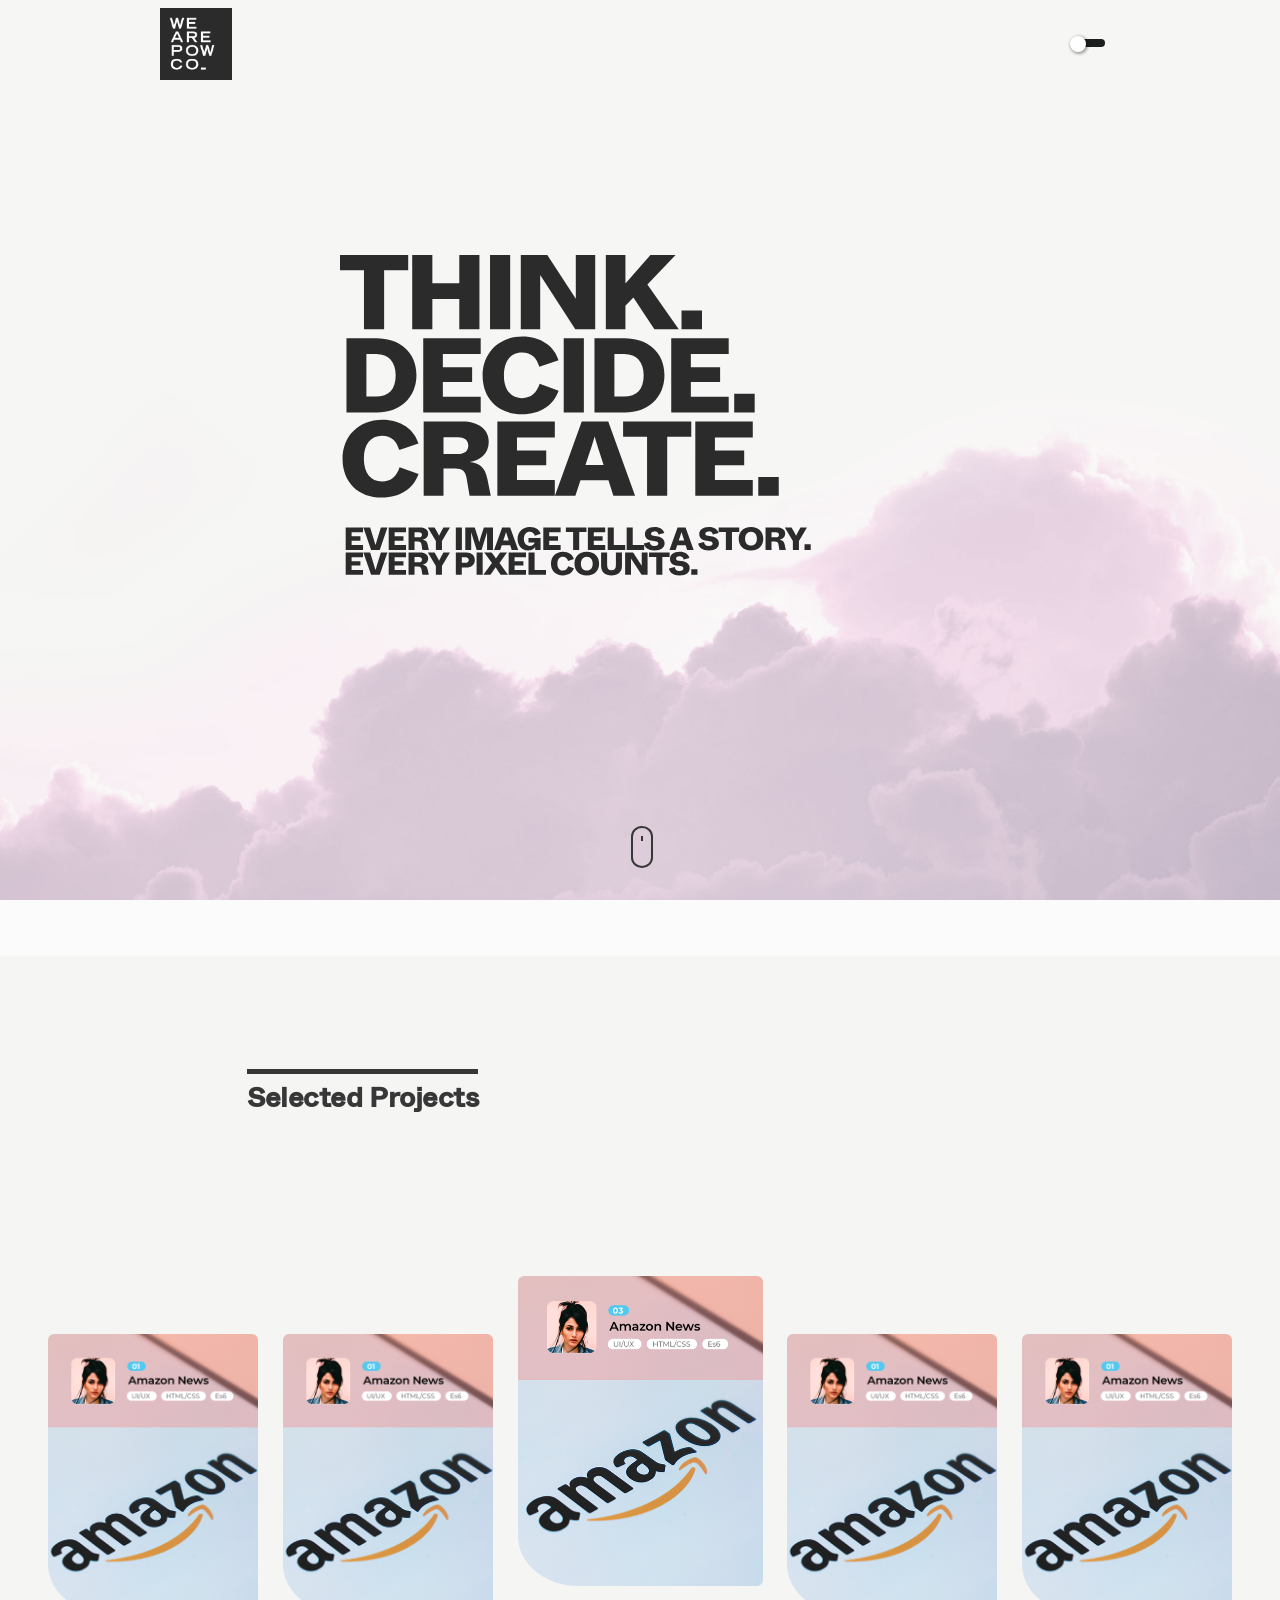
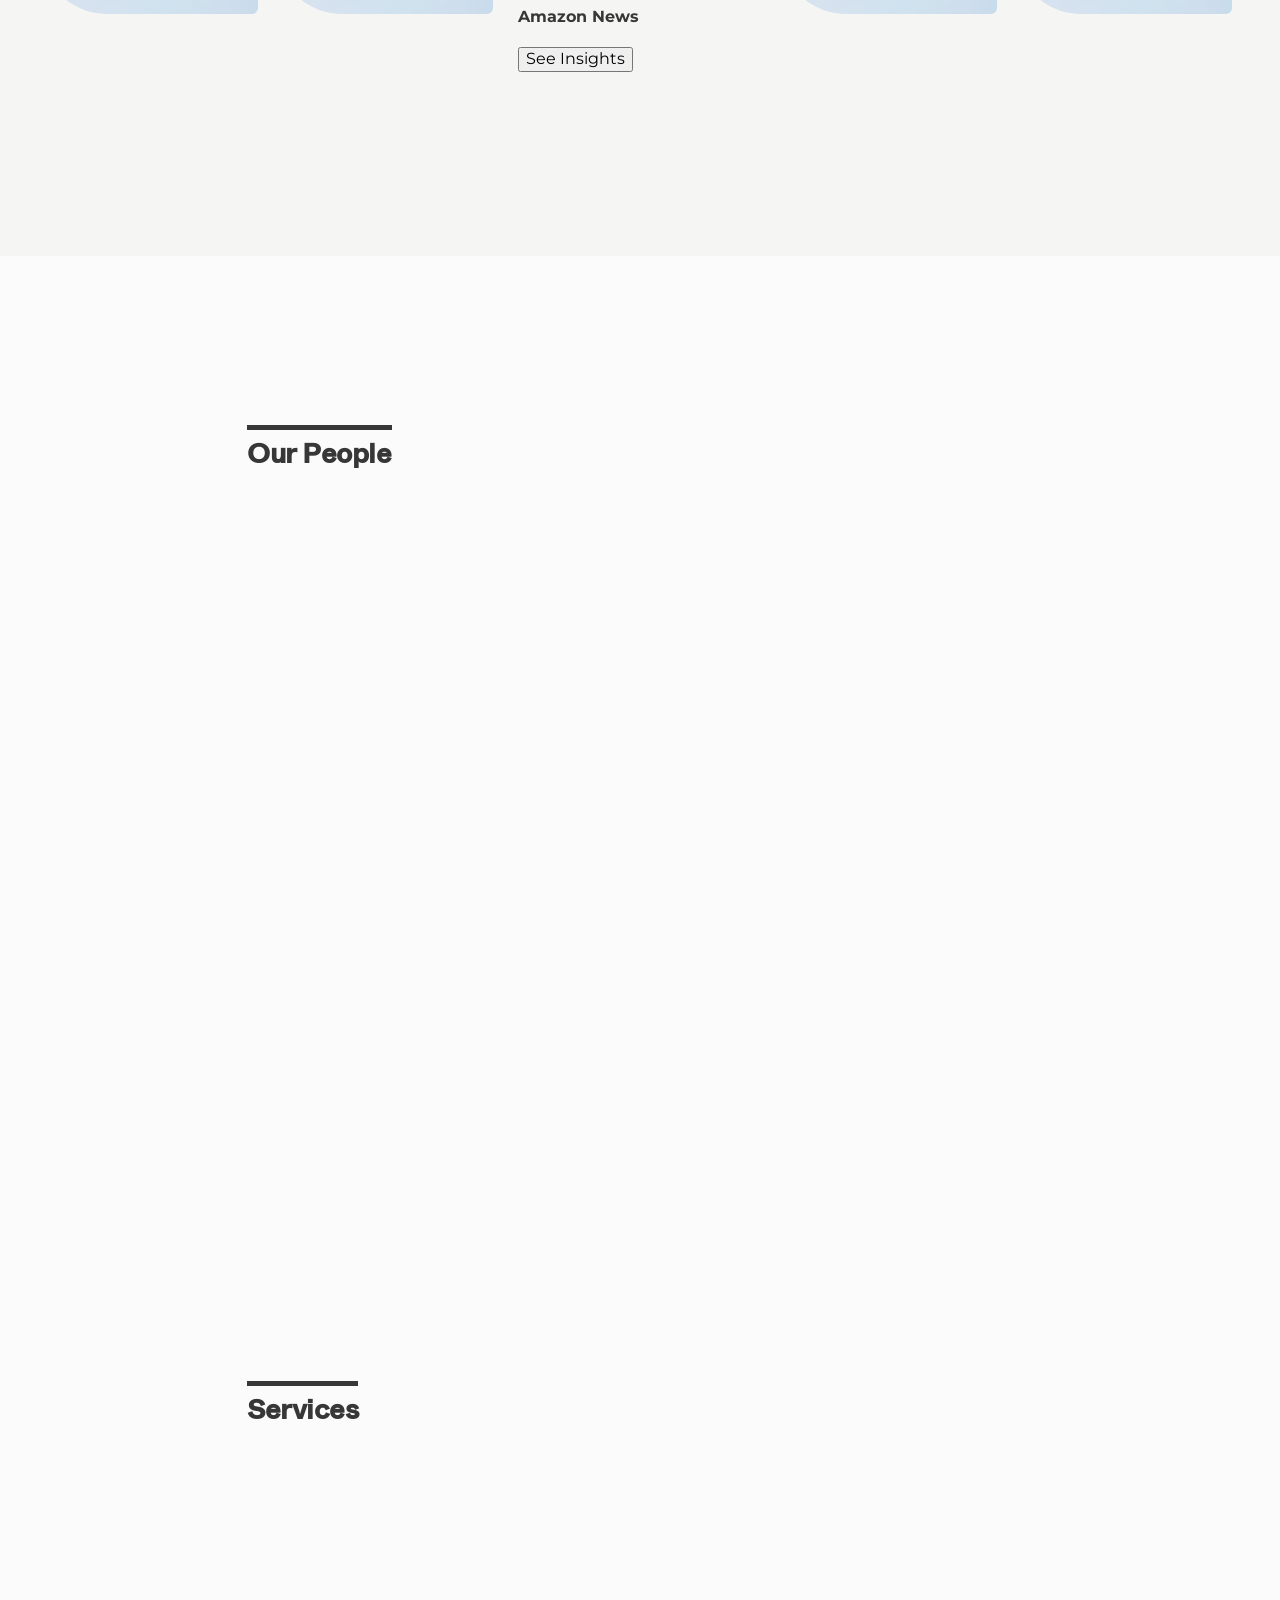
==== portfolio/index.html @ 5781bb0e "Blur Logo on Load" ====
<!DOCTYPE html>
<html>
  <head>
      <meta charset="UTF-8">
      <meta http-equiv="X-UA-Compatible" content="IE=edge,chrome=1">
      <meta name="viewport" content="width=device-width,initial-scale=1">
      <title>Jeremy Dowe | Portfolio</title>
      <meta name="author" content="jeremy dowe">
      <meta name="description" content="wearepow.co portfolio website">
      <meta name="keywords" content="keywords,here">
      <link rel="stylesheet" href="css/normalize.css" type="text/css">
      <link href="https://fonts.googleapis.com/css?family=Montserrat:300,500,600,700,&display=swap" rel="stylesheet">
      <link rel="stylesheet" href="css/base.css">
      <link rel="stylesheet" media="screen and (min-width: 1080px)" href="css/desktop.css">
      <link rel="stylesheet" media="screen and (min-width: 769px) and (max-width: 1079px)" href="css/tablet.css">
      <link rel="stylesheet" media="screen and (min-width: 414px) and (max-width: 768px)" href="css/mobile-large.css">
      <link rel="stylesheet" media="screen and (min-width: 0px) and (max-width: 413px) and (orientation: portrait)" href="css/mobile-small.css">
  </head>
  <body>
    <header role="banner">
      <nav role="navigation">
        <div class="wrapper">
          <a href="#" title="logotype" id="logo" class="logotype">wearepow.co</a>
          <!--
          <ul class="navItems">
            <li role="menuitem" class="services"><a href="#" title="services">services</a></li>
            <li role="menuitem" class="projects"><a href="#" title="projects">projects</a></li>
            <li role="menuitem" class="who"><a href="#" title="who">people</a></li>
            <li role="menuitem" class="enquires"><a href="#" title="enquires">contact</a></li>
          </ul>
          -->
          <form class="darkMode" method="GET" action="">
            <div class="OnOffSwitch">
                <input type="checkbox" name="dark_mode" class="OnOffSwitchCheckbox" id="myOnOffSwitch">
                <label class="OnOffSwitchLabel" for="myOnOffSwitch"></label>
            </div>
            <label for="myOnOffSwitch" class="darkModeLabel">Dark Mode</label>
          </form>
        </div>
      </nav>
    </header>
    <main>
      <section class="viewport">
        <section class="mainBanner">
          <div class="mainBannerHeading"></div>
          <article class="mainBannerContent">
          </article>
          <div class="moveDownDesktop">
            <span class="mouseWheel"></span>
          </div>
        </section>
      </section>
      <section class="viewport mainView">
        <div class="wrapper">
          <h3 class="sectionHeaderContainer">
            <span aria-title="Section Header - Selected Projects">Selected Projects</span>
          </h3>
        </div>
        <ul class="cards">
          <li class="card card01">
            <div class="projectCard"></div>
          </li>
          <li class="card card02">
            <div class="projectCard"></div>
          </li>
          <li class="card card03 cardActive">
            <div class="projectCard"></div>
            <h4>Amazon News</h4>
            <button>See Insights</button>
          </li>
          <li class="card card04">
            <div class="projectCard"></div>
          </li>
          <li class="card card05">
            <div class="projectCard"></div>
          </li>
        </ul>
      </section>
      <section class="viewport peopleView">
        <div class="wrapper">
          <h3 class="sectionHeaderContainer">
            <span aria-title="Section Header - Our People">Our People</span>
          </h3>
        </div>
      </section>
      <section class="viewport servicesView">
        <div class="wrapper">
          <h3 class="sectionHeaderContainer">
            <span aria-title="Section Header - Our Services">Services</span>
          </h3>
        </div>
      </section>
    </main>
    <footer class="viewport" role="contentinfo"></footer>
    <script src="js/main.js" async defer></script>
  </body>
</html>
---- portfolio/css/base.css ----
:root {
  --bgcolor: rgb(251,251,251);
  --textcolor: rgb(55,55,55);
  --footerbgcolor: rgb(55,55,55);
  --footertextcolor: rgb(251,251,251);
  --menuitemtextcolor: rgb(204,204,203);
  --menuitemactivecolor: rgb(177,178,176);
  --mainviewbgcolor: rgb(245,246,244);
  --desktopbannerbg: url('../img/banner-desktop-light.jpg');
  --mainbannerheaderbgcolor: rgb(43,43,43);
  --logotypesprite_y: 0;
}

body {
  font-family: 'Montserrat', Arial, Helvetica, sans-serif;
  font-size: 1em;
  padding: 0;
  margin: 0;
  width: 100vw;
  position: relative;
  background-color: var(--bgcolor);
  color: var(--textcolor);
}

@supports (background-color: var(--bgcolor)) {
    body[data-theme=dark] {
      --bgcolor: rgb(28,29,27);
      --textcolor: rgb(235,235,235);
      --footerbgcolor: rgb(23,23,23);
      --footertextcolor: rgb(205,205,205);
      --menuitemtextcolor: rgb(255,254,253);
      --menuitemactivecolor: rgb(212,212,212);
      --mainviewbgcolor: rgb(45,46,44);
      --desktopbannerbg: url('../img/banner-desktop-dark.jpg');
      --mainbannerheaderbgcolor: rgb(255,254,253);
      --logotypesprite_y: -72px;
    }
}

@font-face {
  font-family: 'Whyte Medium';
  src:  url('../fonts/whyte/WhyteTrial-Medium.woff2') format('woff2'),
        url('../fonts/whyte/WhyteTrial-Medium.woff') format('woff');
}

@font-face {
  font-family: 'Whyte Book';
  src:  url('../fonts/whyte/WhyteTrial-Book.woff2') format('woff2'),
        url('../fonts/whyte/WhyteTrial-Book.woff') format('woff');
}

main, .viewport {
  width: 100vw;
  height: 100%;
  min-height: 100%;
}

/* Reset */

p {
  padding: 0;
  margin: 0;
}

a, a:visited, button {
  outline: none;
}

/* Header Viewport */

[role=navigation] {
  position: absolute;
  width: 100vw;
  height: 80px;
  padding: 0.5em 0;
  font-size: 16px;
  z-index: 100;
}

[role=navigation].sticky {
  background-color: var(--bgcolor);
  transition: all 0.475s ease-out;
}

.wrapper {
  position: relative;
}

[role=menu] {
  position: absolute;
  right: 0px;
  top: -12px;
  display: none;
}

nav ul.navItems {
  float: right;
  list-style: none;
  display: inline-flex;
  flex: auto;
  flex-direction: row;
  font-size: 14px;
  margin: 0 65px 0 0;
  padding: 0 0 0 28px;
}

[role=menuitem] {
  align-items: flex-start;
  flex: 1;
  order: 1;
  padding-left: 22px;
  text-align: right;
  line-height: 70px;
}

[role=menuitem] a {
  text-decoration: none;
  font-family: 'Whyte Book', sans-serif;
  color: var(--menuitemtextcolor);
}

[role=menuitem]:first-child a {
  color: var(--menuitemactivecolor);
}

nav a.logotype {
  font-family: 'Whyte Medium', sans-serif;
  color: var(--textcolor);
  font-weight: normal;
  text-align: left;
  display: inline-block;
  padding-left: 0px;
  text-transform: lowercase;
  font-size: 18px;
  line-height: 40px;
  text-decoration: none;
  text-indent: -999px;
  width: 72px;
  height: 72px;
  overflow: hidden;
  -webkit-filter: blur(6px);
  filter: blur(6px);
  opacity: 0.6;
  background-image: url('../img/logo-sprite.png');
  background-position-x: left;
  background-position-y: var(--logotypesprite_y);
  background-repeat: no-repeat;
  background-size: cover;
  transition: filter 0.18s ease-in;
}

nav a#logo > .sharpen {
  -webkit-filter: blur(0px);
  filter: blur(0px);
  transition: all 0.08s ease-in;
}

.mainBanner {
  background-image: var(--desktopbannerbg);
  background-position: center center;
  background-size: cover;
  background-repeat: no-repeat;
  background-color: #0e2b3b;
  cursor: pointer;
  transition: all 0.09s ease-out;
}

.mainBannerHeading {
  background-color: var(--mainbannerheaderbgcolor);
  -webkit-mask: url('../img/thinkdecidecreate-desktop.svg') no-repeat center top;
  mask: url('../img/thinkdecidecreate-desktop.svg') no-repeat center top;
  mask-size: cover;
  height: 240px;
  width: 240px;
  display: block;
  position: absolute;
  transition: all 0.02s ease-in;
}

.mainBannerContent {
  position: absolute;
  height: auto;
  width: 100%;
  left: 0;
  top: 60vh;
  text-align: center;
  padding-top: 1.8vw;
}

.mainBannerContent h1 {
  font-family: 'Montserrat', sans-serif;
  color: white;
  font-weight: 600;
  letter-spacing: 0.03em;
}

.mainBannerContent h3 {
  font-family: 'Montserrat', sans-serif;
  color: white;
  font-weight: 300;
  letter-spacing: -0.01em;
}

/* Mouse and Mouse Wheel */

.moveDownDesktop {
  height: 38px;
  width: 18px;
  border: 2px solid var(--textcolor);
  border-top-left-radius: 50% 25%;
  border-top-right-radius: 50% 25%;
  border-bottom-left-radius: 50% 25%;
  border-bottom-right-radius: 50% 25%;
  position: absolute;
  bottom: 32px;
  left: 50%;
  margin-left: -9px;
}

@keyframes mouseWheelMover {
  0% {
    margin-top: -3px;
  }
  50% {
    margin-top: -1px;
    opacity: 0.4;
  }
  100% {
    margin-top: -3px;
  }
}

.moveDownDesktop .mouseWheel {
  width: 2px;
  height: 5px;
  background: var(--textcolor);
  display: block;
  position: absolute;
  top: 28%;
  margin-top: -3px;
  left: 50%;
  margin-left: -1px;
  animation: mouseWheelMover 1.5s infinite;
}

/* Main Viewport */

.mainView {
  background-color: var(--mainviewbgcolor);
}

.viewport {
  min-height: 100%;
  width: 100vw;
  /* padding: 3em 0; /* Unexpected BoxHack Bug */
  cursor: pointer;
  position: relative;
}

.mainView .wrapper {
  cursor: pointer;
}

/* Section Headings */
section .wrapper h3 {
  font-family: 'Whyte Medium', sans-serif;
  font-size: 28px;
  width: 100%;
  height: 100%;
  letter-spacing: -0.45px;
  padding-top: 15px;
  margin-left: calc(1.5em + 45px);
  line-height: 250px;
  margin-top: 2em;
  margin-bottom: 1em;
  cursor: pointer;
}

section .wrapper h3 span {
  border-top: 5.75px solid var(--textcolor);
}

.mainView .wrapper p {
  margin-left: 0;
  padding-left: calc(1.75em + 45px);
  /*margin-top: 1em;
  margin-bottom: 1em;*/
  cursor: pointer;
}

.mainView .cards {
  display: flex;
  flex-direction: row;
  align-items: center;
  justify-content: space-between;
  list-style: none;
  margin: 0 auto;
  overflow: hidden;
  padding: 0;
  /*padding-top: 1em;*/
  cursor: pointer;
  min-height: 50%;
  max-width: 1280px;
}

.mainView .cards .card {
  flex: 1;
  align-self: center;
  align-items: center;
  align-content: stretch;
  vertical-align: baseline;
  max-width: 210px;
  height: 100%;
}

.mainView .cards .cardActive {
  max-width: 245px;
}

.mainView .cards .card .projectCard {
  width: 210px;
  height: 280px;
  background-color: rgb(239, 84, 84);
  border-radius: 6px;
  border-bottom-left-radius: 60px 50px;
  background-image: url('../img/notselected-project-card.png');
  background-repeat: no-repeat;
  background-position: center center;
  background-size: cover;
}

.mainView .cards .card01 {
  margin-left: 3em;
}

.mainView .cards .card05 {
  margin-right: 3em;
}

.mainView .cards .card02,
.mainView .cards .card04 {
  margin-left: 1.25em;
  margin-right: 1.25em;
}

.mainView .cards .cardActive .projectCard {
  width: 245px;
  height: 310px;
  background-image: url('../img/selected-project-card.png');
  background-repeat: no-repeat;
  background-position: center center;
  background-size: cover;
}

/* Dark Mode Switch */

.darkMode {
  display: block;
  position: absolute;
  top: 25px;
  right: -4%;
  width: 85px;
}

.darkModeLabel {
  font-size: 0.785em;
  line-height: 25px;
  height: 35px;
  margin: 0em 0 0 1em;
  vertical-align: top;
  color: #777;
  display: inline-flex;
  visibility: hidden;
}

.OnOffSwitch {
    width: 3em;
    display: inline-block;
    -webkit-user-select:none;
    -moz-user-select:none;
    -ms-user-select: none;
}

.OnOffSwitchCheckbox {
    display: none;
}

.OnOffSwitchLabel {
    display: block;
    overflow: hidden;
    cursor: pointer;
    height: 8px;
    width: 32px;
    padding: 0;
    line-height: 20px;
    top: 5px;
    margin-top: 0;
    border: none;
    border-radius: 20px;
    background-color: #1c1d1d;
    vertical-align: top;
    transition: all 0.1s ease-in;
}

.OnOffSwitchLabel:before {
    content: "";
    vertical-align: top;
    display: block;
    width: 16px;
    height: 16px;
    background: #fff;
    position: absolute;
    top: 50%;
    bottom: 0;
    margin-top: -24px;
    right: 72px;
    border: none;
    border-radius: 20px;
    transition: all 0.1s ease-in 0s;
    box-shadow: 1px 1px 3px 1px rgba(22,22,22,0.4);
}
.OnOffSwitchCheckbox:checked + .OnOffSwitchLabel {
    background-color: rgb(209, 84, 84);
}
.OnOffSwitchCheckbox:checked + .OnOffSwitchLabel, .OnOffSwitchCheckbox:checked + .OnOffSwitchLabel:before {
   border-color: rgba(200, 74, 74, 0.8);
}
.OnOffSwitchCheckbox:checked + .OnOffSwitchLabel:before {
    right: 50px;
}

/* Footer */

footer {
  font-family: 'Montserrat', sans-serif;
  background-color: var(--footerbgcolor);
  color: var(--footertextcolor);
  font-weight: 300;
  position: absolute;
  display: block;
  bottom: 0;
  width: 100%;
  height: 100vh;
  padding-top: 32px;
  text-align: center;
  vertical-align: middle;
}

footer span {
  font-family: 'Montserrat', sans-serif;
  font-weight: 600;
}
---- portfolio/css/desktop.css ----
/* Banner Viewport -- Desktop */

.viewport {
  position: relative;
  display: block;
  font-family: 'Montserrat', sans-serif;
  font-weight: normal;
  font-size: 1em;
  padding: 0;
  margin: 0;
}

[role=navigation] {
  background-color: var(--headerbg);
  position: absolute;
  width: 100%;
}

.navItems {
  display: flex;
  align-items: center;
  flex-direction: row;
}

[role=menu] {
  display: none;
}

.wrapper {
  width: 960px;
  margin: 0 auto;
}

.mainBanner {
  height: 100vh;
  position: relative;
  background-position: center center;
}

.mainBannerHeading {
  width: 480px;
  height: 480px;
  -webkit-mask-size: cover;
  left: 50%;
  margin-left: -300px;
  top: 55%;
  margin-top: -240px;
}

.mainBannerContent h1 {
  font-size: 1.6em;
  font-weight: 700;
}

.mainBannerContent h3 {
  font-size: 1.1em;
  font-weight: 500;
}

.mainBannerContent button {
  font-size: 1.25em;
  height: 3.2em;
  padding: 0 30px;
  margin-top: 1em;
  border-radius: 5px;
}

/* Main Viewport -- Desktop */
---- portfolio/css/tablet.css ----
/* Banner Viewport -- Tablet */

.viewport {
  position: relative;
  display: block;
  font-family: 'Montserrat', sans-serif;
  font-weight: normal;
  font-size: 1em;
  padding: 0;
  margin: 0;
}

[role=navigation] {
  position: absolute;
  width: 100%;
}

.navItems {
  display: flex;
  align-items: center;
  flex-direction: row;
}

[role=menu] {
  display: none;
}

.wrapper {
  width: 100%;
  margin: 0 auto;
}

.mainBanner {
  height: 100vh;
  position: relative;
  background-position: center center;
}

.mainBannerHeading {
  width: 480px;
  height: 480px;
  left: 50%;
  margin-left: -300px;
  top: 60%;
  margin-top: -240px;
}

.mainBannerContent h1 {
  font-size: 1.6em;
  font-weight: 700;
}

.mainBannerContent h3 {
  font-size: 1.1em;
  font-weight: 500;
}

.mainBannerContent button {
  font-size: 1.25em;
  height: 3.2em;
  padding: 0 30px;
  margin-top: 1em;
  border-radius: 5px;
}

/* Main Viewport -- Tablet */

.mainView .cards {
  flex-direction: column;
  justify-content: space-between;
  position: relative;
  height: 300px;
  overflow: visible;
}

.mainView .card {
  flex: 1;
  height: auto;
  position: absolute;
}

.mainView .cardActive {
  position: absolute;
  z-index: 10;
}

.mainView .cards .card01 {
  top: 10px;
  right: 38%;
  margin: 0;
  z-index: 1;
}

.mainView .cards .card02 {
  top: 5px;
  right: 38%;
  margin: 0;
  z-index: 2;
}

.mainView .cards .card04 {
  top: 0px;
  right: 38%;
  margin: 0;
  z-index: 0;
}

.mainView .cards .card05 {
  top: -10px;
  right: 38%;
  margin: 0;
  z-index: -1;
}

.darkMode {
  right: 0;
}
---- portfolio/css/mobile-large.css ----
/* Banner Viewport -- Mobile Large */

.viewport {
  position: relative;
  display: block;
  font-family: 'Montserrat', sans-serif;
  font-weight: normal;
  font-size: 1em;
  padding: 0;
  margin: 0;
}

[role=navigation] {
  position: absolute;
  width: 100%;
}

[role=navigation] ul.navItems {
  display: none;
}

[role=menu] {
  display: block;
}

.wrapper {
  width: 100%;
  margin: 0 auto;
}

.mainBanner {
  height: 100vh;
  position: relative;
  background-clip: content-box;
  background-size: cover;
  background-position: top center;
}

.mainBannerHeading {
  width: 400px;
  height: 400px;
  left: 50%;
  margin-left: -200px;
  top: 60%;
  margin-top: -220px;
}

.mainBannerContent h1 {
  font-size: 1.6em;
  font-weight: 700;
}

.mainBannerContent h3 {
  font-size: 1.1em;
  font-weight: 500;
}

.mainBannerContent button {
  font-size: 1.25em;
  height: 3.2em;
  padding: 0 30px;
  margin-top: 1em;
  border-radius: 5px;
}

/* Main Viewport -- Mobile Large */

.mainView .cards {
  flex-direction: column;
  justify-content: space-between;
  position: relative;
  height: 300px;
  overflow: visible;
}

.mainView .card {
  flex: 1;
  height: auto;
  position: absolute;
}

.mainView .cardActive {
  position: absolute;
  z-index: 10;
}

.mainView .cards .card01 {
  top: 10px;
  right: 38%;
  margin: 0;
  z-index: 1;
}

.mainView .cards .card02 {
  top: 5px;
  right: 38%;
  margin: 0;
  z-index: 2;
}

.mainView .cards .card04 {
  top: 0px;
  right: 38%;
  margin: 0;
  z-index: 0;
}

.mainView .cards .card05 {
  top: -10px;
  right: 38%;
  margin: 0;
  z-index: -1;
}

.darkMode {
  right: 0;
}
.darkModeLabel {
  visibility: hidden;
}
---- portfolio/css/mobile-small.css ----
/* Banner Viewport -- Mobile Small */

.viewport {
  position: relative;
  display: block;
  font-family: 'Montserrat', sans-serif;
  font-weight: normal;
  font-size: 1em;
  padding: 0;
  margin: 0;
}

[role=navigation] {
  position: absolute;
  width: 100%;
}

[role=navigation] ul.navItems {
  display: none;
}

[role=menu] {
  display: block;
}

.wrapper {
  width: 100%;
  margin: 0 auto;
}

.mainBanner {
  height: 100vh;
  position: relative;
  background-clip: content-box;
  background-size: cover;
  background-position: top center;
}

.mainBannerHeading {
  width: 400px;
  height: 400px;
  left: 50%;
  margin-left: -200px;
  top: 60%;
  margin-top: -220px;
}

.mainBannerContent h1 {
  margin-top: -1.7em;
  font-size: 1.6em;
  font-weight: 700;
}

.mainBannerContent h3 {
  font-size: 1.1em;
  font-weight: 500;
}

.mainBannerContent button {
  font-size: 1.25em;
  height: 3.2em;
  padding: 0 30px;
  margin-top: 1em;
  border-radius: 5px;
}

/* Main Viewport -- Mobile Small */

.mainView .cards {
  flex-direction: column;
  justify-content: space-between;
  position: relative;
  height: 300px;
  overflow: visible;
}

.mainView .card {
  flex: 1;
  height: auto;
  position: absolute;
}

.mainView .cardActive {
  position: absolute;
  z-index: 10;
}

.mainView .cards .card01 {
  top: 10px;
  right: 38%;
  margin: 0;
  z-index: 1;
}

.mainView .cards .card02 {
  top: 5px;
  right: 38%;
  margin: 0;
  z-index: 2;
}

.mainView .cards .card04 {
  top: 0px;
  right: 38%;
  margin: 0;
  z-index: 0;
}

.mainView .cards .card05 {
  top: -10px;
  right: 38%;
  margin: 0;
  z-index: -1;
}

.darkMode {
  top: 0;
  right: 0;
}
.darkModeLabel {
  visibility: hidden;
}
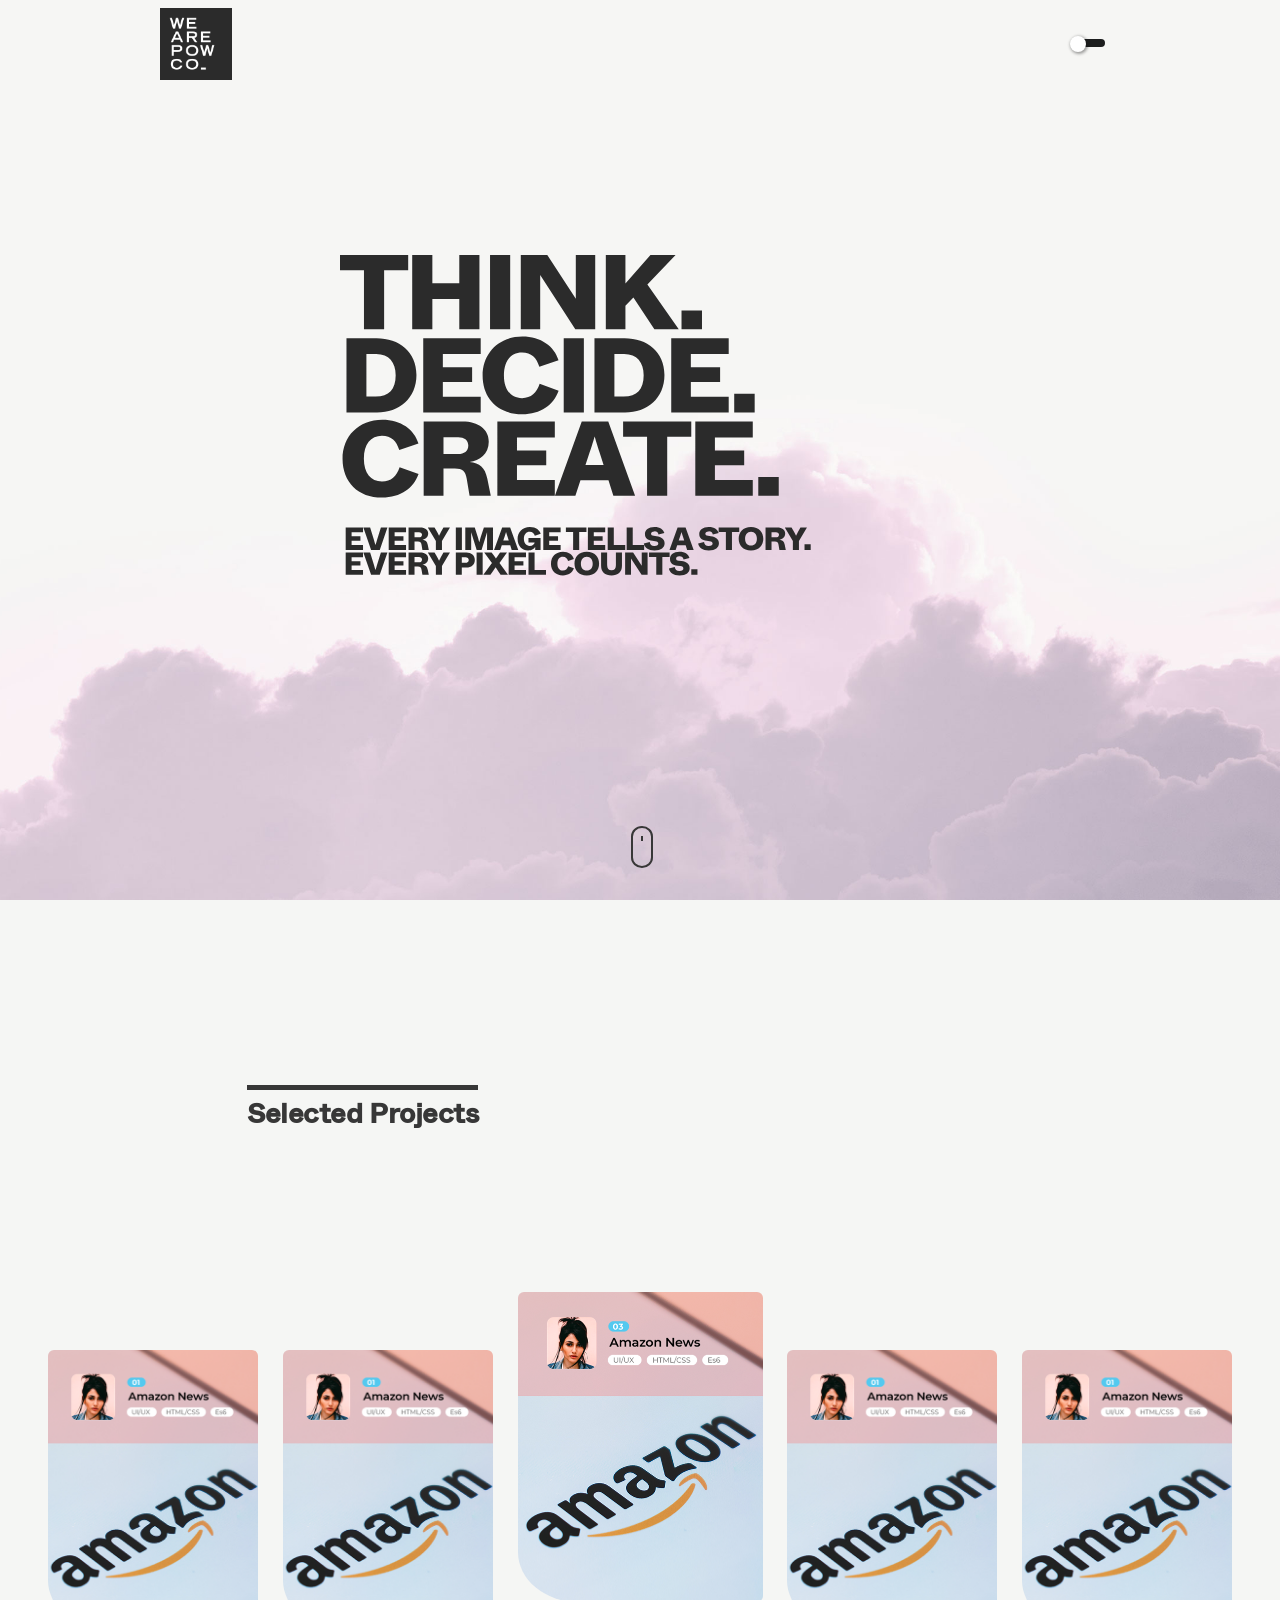
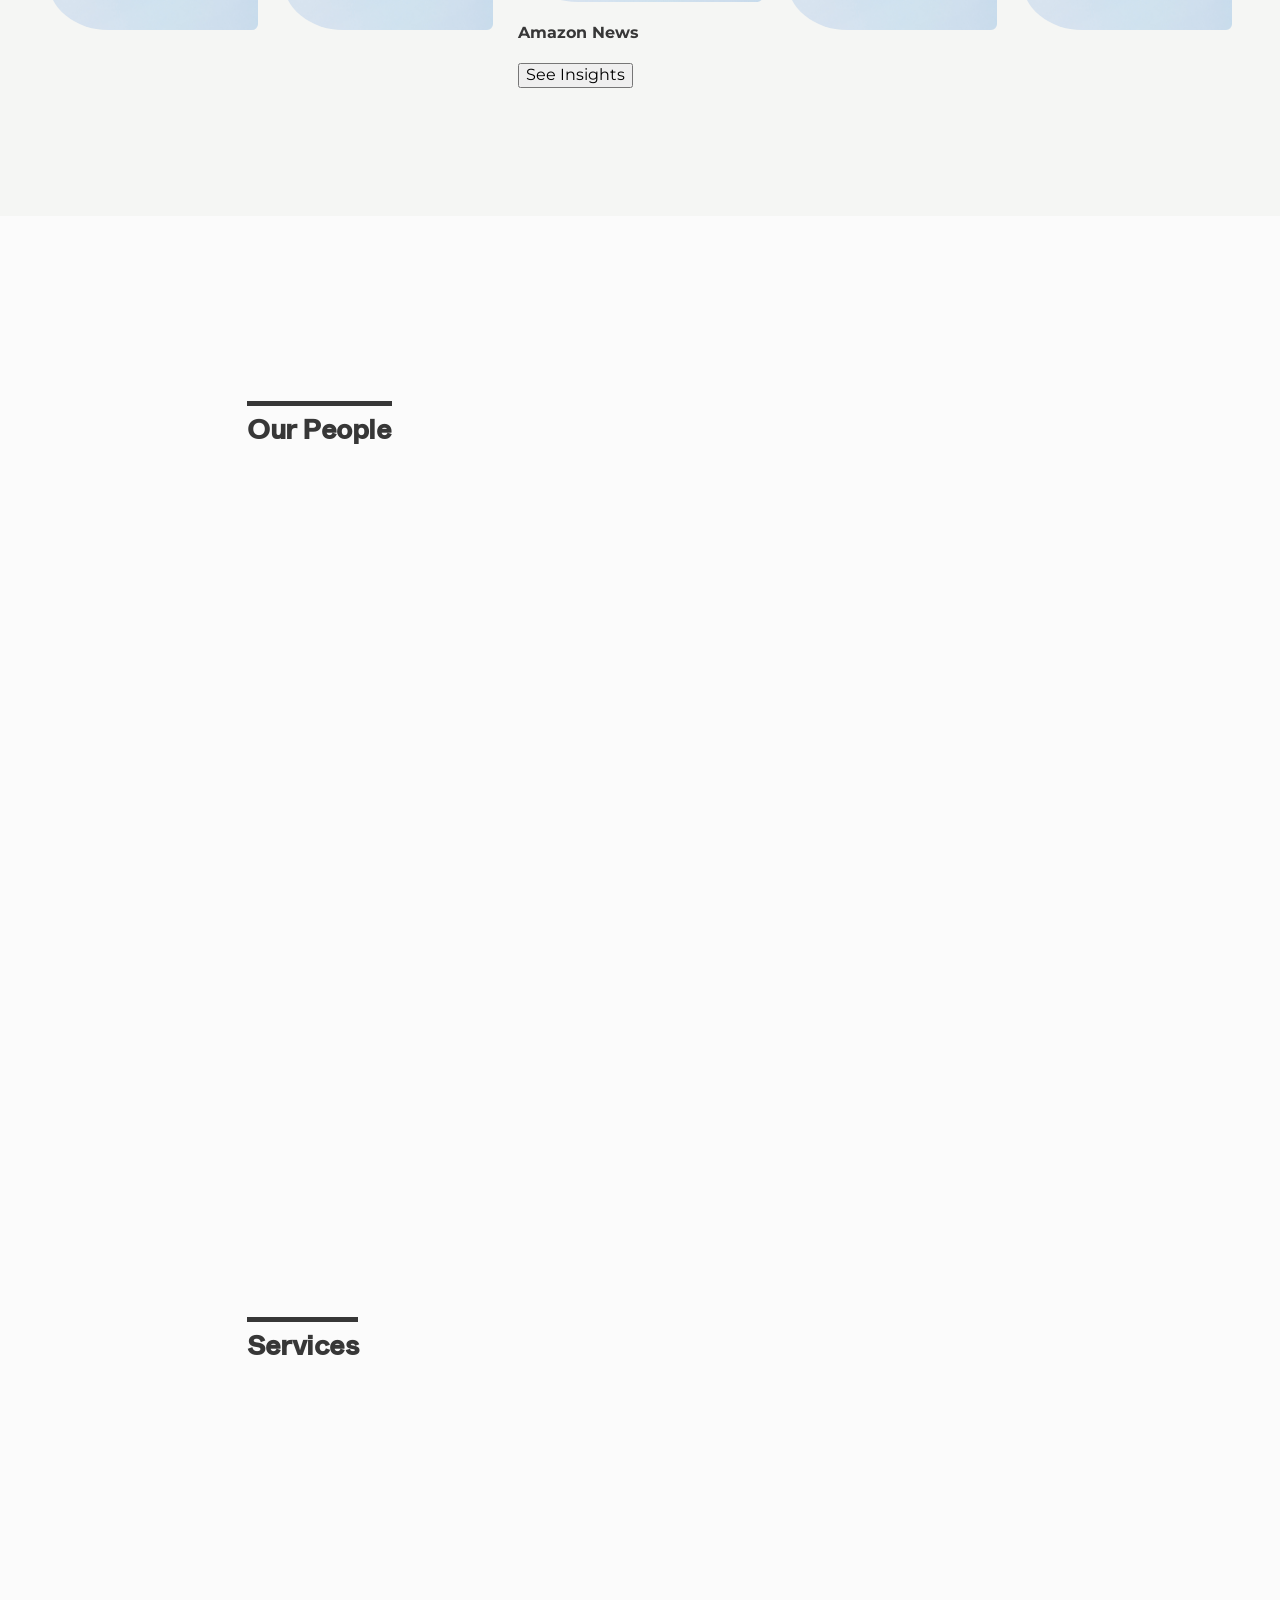
==== commit c2202d42: "toggle memory toggle the darkmode and keeps a hash in the url so when the visitor returns they on th" ====
--- a/portfolio/index.html
+++ b/portfolio/index.html
@@ -14,21 +14,27 @@
       <link rel="stylesheet" media="screen and (min-width: 1080px)" href="css/desktop.css">
       <link rel="stylesheet" media="screen and (min-width: 769px) and (max-width: 1079px)" href="css/tablet.css">
       <link rel="stylesheet" media="screen and (min-width: 414px) and (max-width: 768px)" href="css/mobile-large.css">
-      <link rel="stylesheet" media="screen and (min-width: 0px) and (max-width: 413px) and (orientation: portrait)" href="css/mobile-small.css">
+      <link rel="stylesheet" media="screen and (min-width: 0px) and (max-width: 413px)" href="css/mobile-small.css">
   </head>
   <body>
     <header role="banner">
       <nav role="navigation">
         <div class="wrapper">
           <a href="#" title="logotype" id="logo" class="logotype">wearepow.co</a>
-          <!--
+          <ul class="iconmenu">
+            <li role="menuitem" class="iconmenuitem">
+              <a href="#" title="menu">
+                <span class="topBar"></span>
+                <span class="bottomBar"></span>
+              </a>
+            </li>
+          </ul>
           <ul class="navItems">
-            <li role="menuitem" class="services"><a href="#" title="services">services</a></li>
-            <li role="menuitem" class="projects"><a href="#" title="projects">projects</a></li>
-            <li role="menuitem" class="who"><a href="#" title="who">people</a></li>
-            <li role="menuitem" class="enquires"><a href="#" title="enquires">contact</a></li>
+            <li role="menuitem" class="textmenuitem services"><a href="#" title="services">services</a></li>
+            <li role="menuitem" class="textmenuitem projects"><a href="#" title="projects">projects</a></li>
+            <li role="menuitem" class="textmenuitem who"><a href="#" title="who">people</a></li>
+            <li role="menuitem" class="textmenuitem enquires"><a href="#" title="enquires">contact</a></li>
           </ul>
-          -->
           <form class="darkMode" method="GET" action="">
             <div class="OnOffSwitch">
                 <input type="checkbox" name="dark_mode" class="OnOffSwitchCheckbox" id="myOnOffSwitch">
--- a/portfolio/css/base.css
+++ b/portfolio/css/base.css
@@ -7,8 +7,10 @@
   --menuitemactivecolor: rgb(177,178,176);
   --mainviewbgcolor: rgb(245,246,244);
   --desktopbannerbg: url('../img/banner-desktop-light.jpg');
+  --servicesviewbg: url('../img/services-background.png');
   --mainbannerheaderbgcolor: rgb(43,43,43);
   --logotypesprite_y: 0;
+  --hamburgerbg: rgba(54,54,54,1);
 }
 
 body {
@@ -32,8 +34,10 @@
       --menuitemactivecolor: rgb(212,212,212);
       --mainviewbgcolor: rgb(45,46,44);
       --desktopbannerbg: url('../img/banner-desktop-dark.jpg');
+      --servicesviewbg: url('../img/services-background-dark.png');
       --mainbannerheaderbgcolor: rgb(255,254,253);
       --logotypesprite_y: -72px;
+      --hamburgerbg: rgba(254,254,254,1);
     }
 }
 
@@ -111,6 +115,7 @@
   padding-left: 22px;
   text-align: right;
   line-height: 70px;
+  visibility: collapse;
 }
 
 [role=menuitem] a {
@@ -121,6 +126,15 @@
 
 [role=menuitem]:first-child a {
   color: var(--menuitemactivecolor);
+}
+
+[role=menuitem].hamburger {
+  display: flex;
+  height: 16px;
+  width: 14px;
+  margin: 2px 0;
+  background-color: var(--hamburgerbg);
+  visibility: visible;
 }
 
 nav a.logotype {
@@ -157,7 +171,7 @@
 
 .mainBanner {
   background-image: var(--desktopbannerbg);
-  background-position: center center;
+  background-position: left top;
   background-size: cover;
   background-repeat: no-repeat;
   background-color: #0e2b3b;
@@ -252,13 +266,19 @@
 .viewport {
   min-height: 100%;
   width: 100vw;
-  /* padding: 3em 0; /* Unexpected BoxHack Bug */
   cursor: pointer;
   position: relative;
 }
 
 .mainView .wrapper {
   cursor: pointer;
+}
+
+.servicesView {
+  background-image: var(--servicesviewbg);
+  background-position: left bottom;
+  background-repeat: no-repeat;
+  background-size: cover;
 }
 
 /* Section Headings */
--- a/portfolio/css/desktop.css
+++ b/portfolio/css/desktop.css
@@ -8,6 +8,10 @@
   font-size: 1em;
   padding: 0;
   margin: 0;
+}
+
+.mainView, .peopleView, .servicesView {
+  padding-top: 1em; /* Unexpected BoxHack Bug */
 }
 
 [role=navigation] {
@@ -34,7 +38,7 @@
 .mainBanner {
   height: 100vh;
   position: relative;
-  background-position: center center;
+  background-position: right top;
 }
 
 .mainBannerHeading {
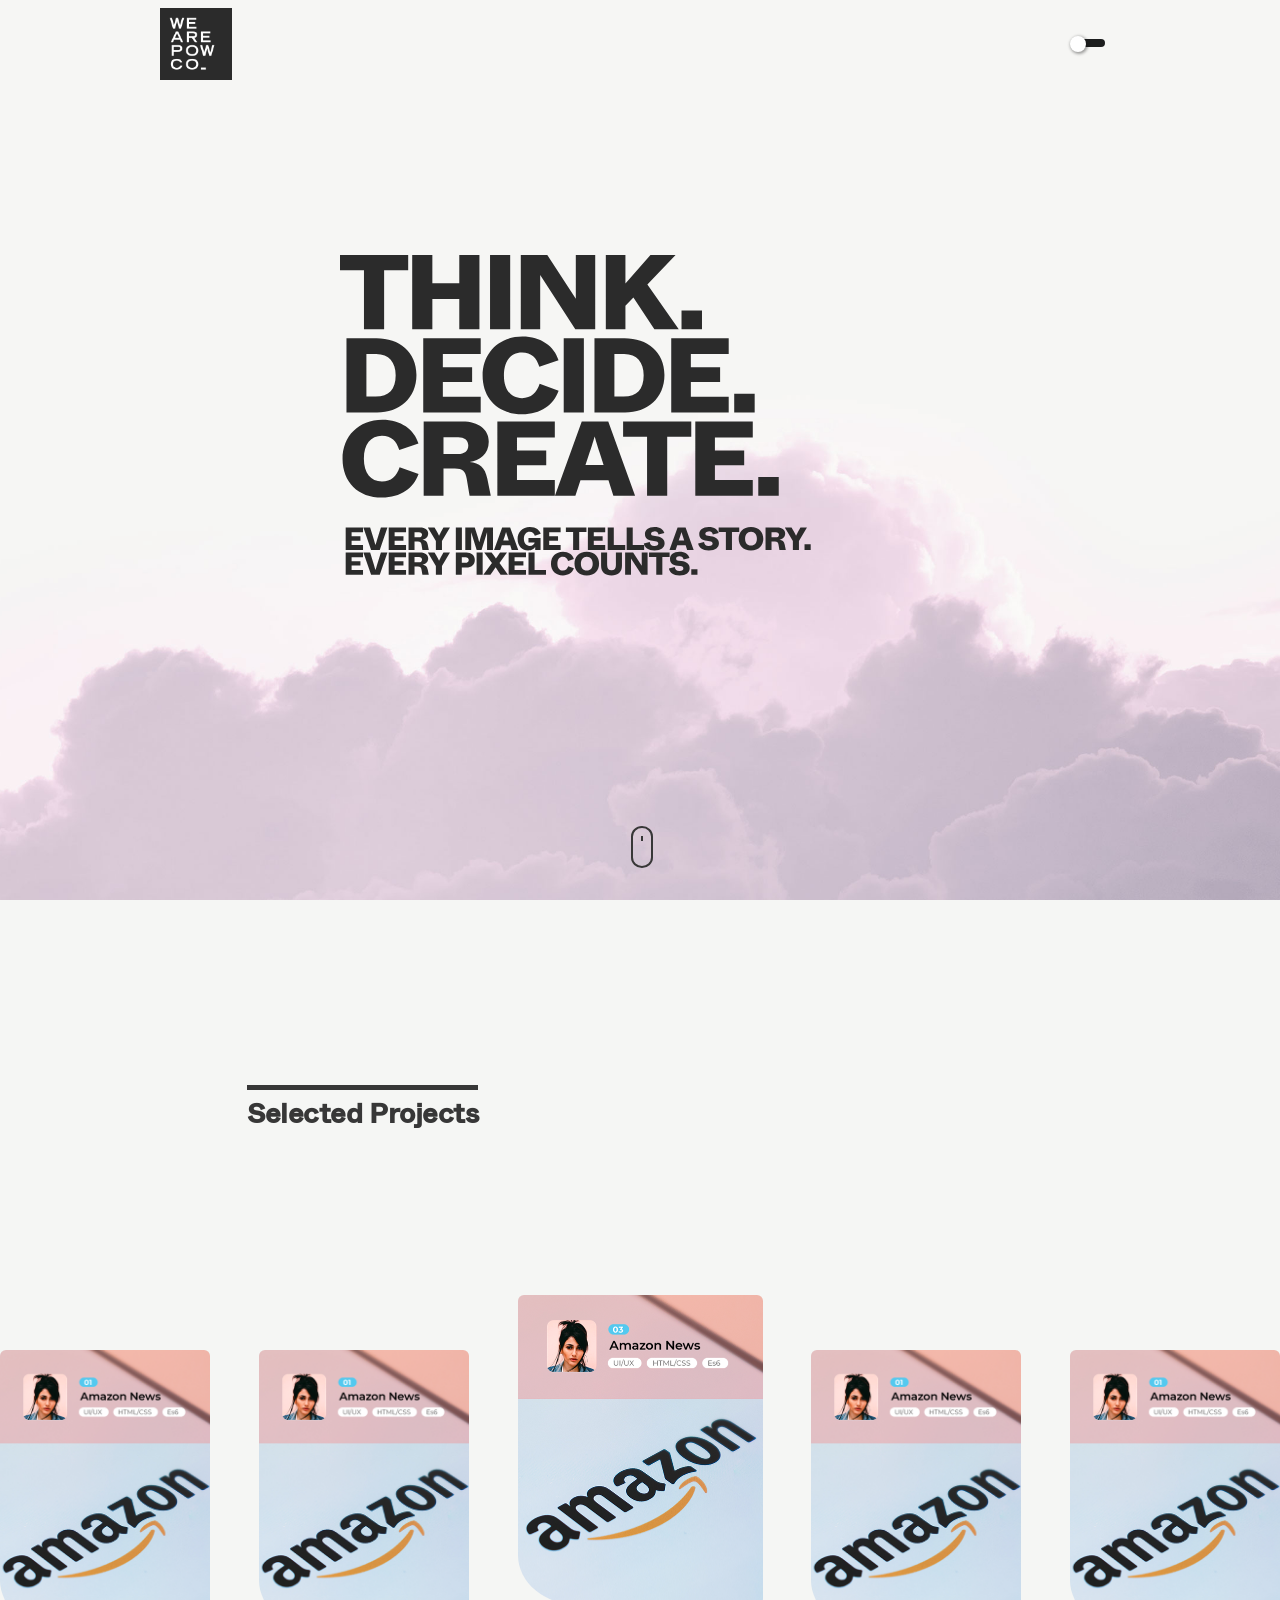
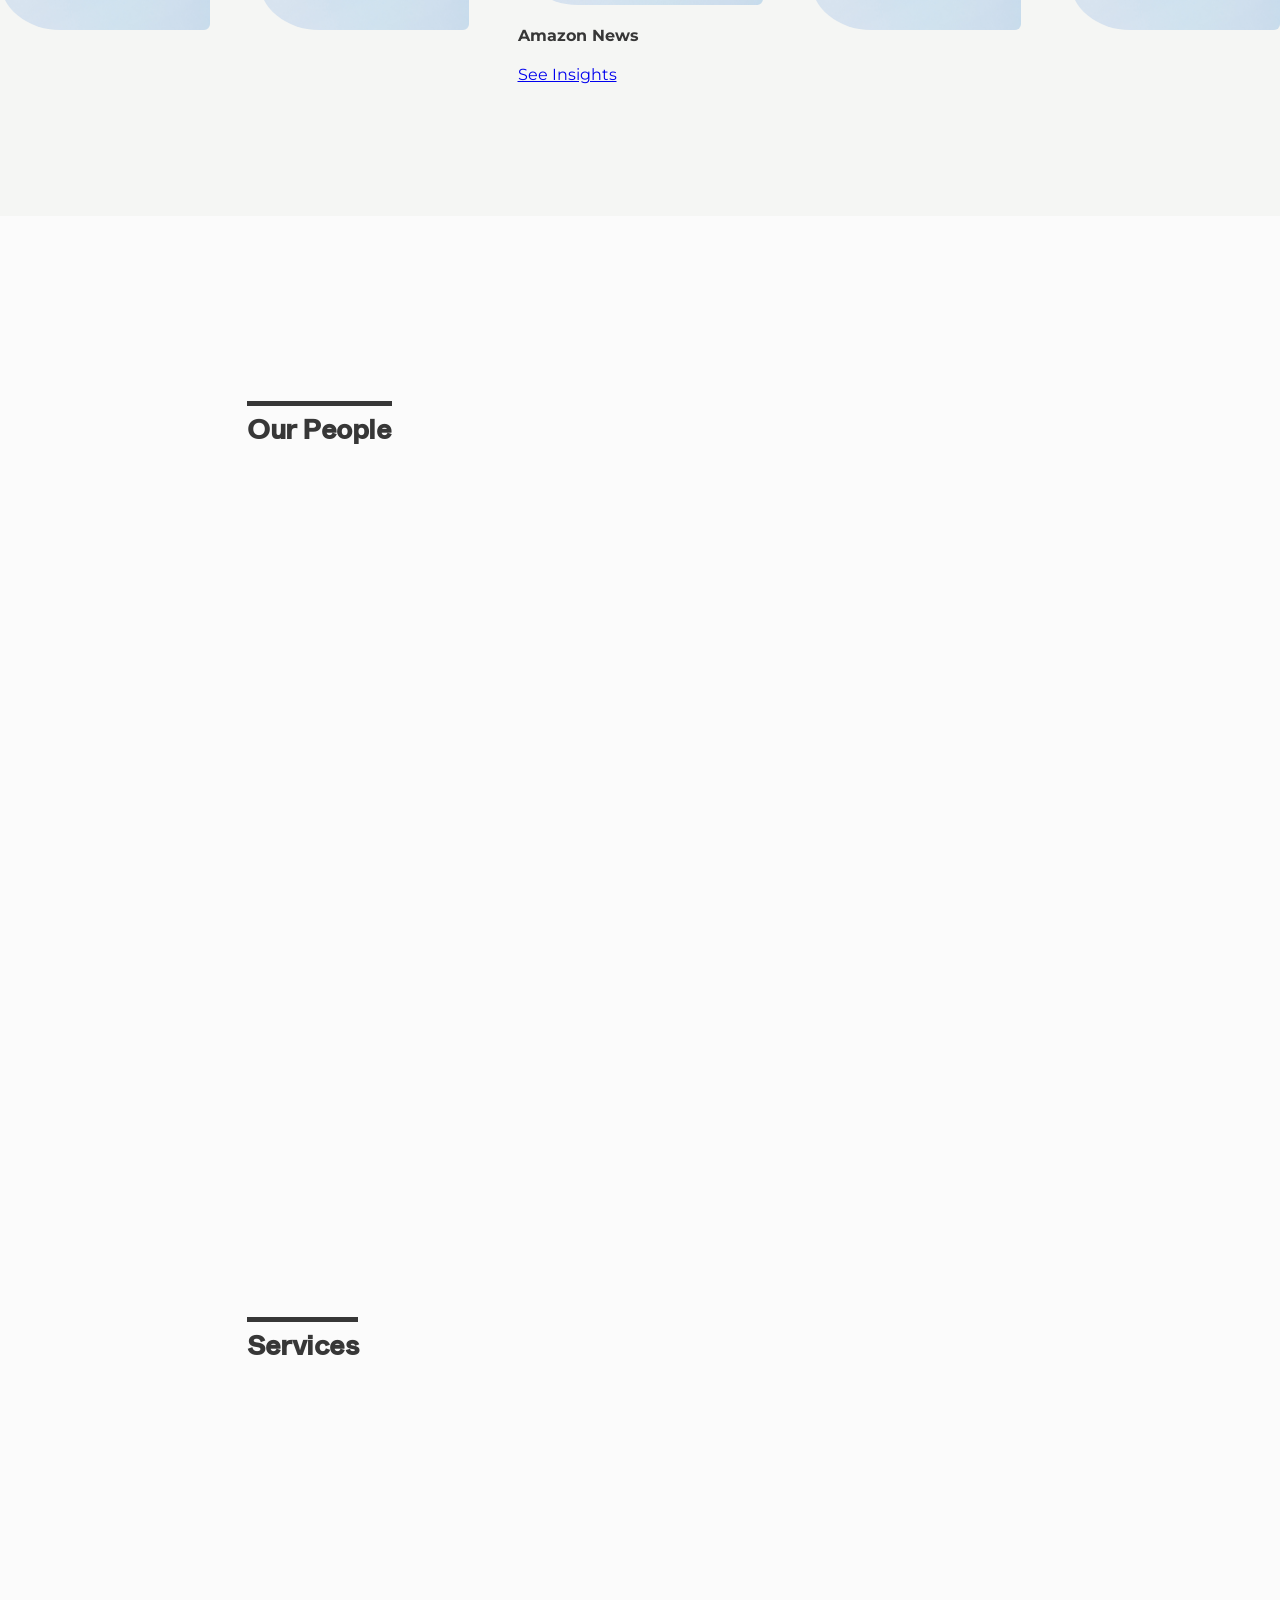
==== commit 91e1aa77: "sean suggest updates index.html" ====
--- a/portfolio/index.html
+++ b/portfolio/index.html
@@ -29,7 +29,7 @@
               </a>
             </li>
           </ul>
-          <ul class="navItems">
+          <ul role="menubar" class="navItems">
             <li role="menuitem" class="textmenuitem services"><a href="#" title="services">services</a></li>
             <li role="menuitem" class="textmenuitem projects"><a href="#" title="projects">projects</a></li>
             <li role="menuitem" class="textmenuitem who"><a href="#" title="who">people</a></li>
@@ -63,21 +63,21 @@
           </h3>
         </div>
         <ul class="cards">
-          <li class="card card01">
+          <li class="card">
             <div class="projectCard"></div>
           </li>
-          <li class="card card02">
+          <li class="card">
             <div class="projectCard"></div>
           </li>
-          <li class="card card03 cardActive">
+          <li class="card cardActive">
             <div class="projectCard"></div>
             <h4>Amazon News</h4>
-            <button>See Insights</button>
+            <a href="#">See Insights</a>
           </li>
-          <li class="card card04">
+          <li class="card">
             <div class="projectCard"></div>
           </li>
-          <li class="card card05">
+          <li class="card">
             <div class="projectCard"></div>
           </li>
         </ul>
@@ -97,7 +97,6 @@
         </div>
       </section>
     </main>
-    <footer class="viewport" role="contentinfo"></footer>
     <script src="js/main.js" async defer></script>
   </body>
 </html>
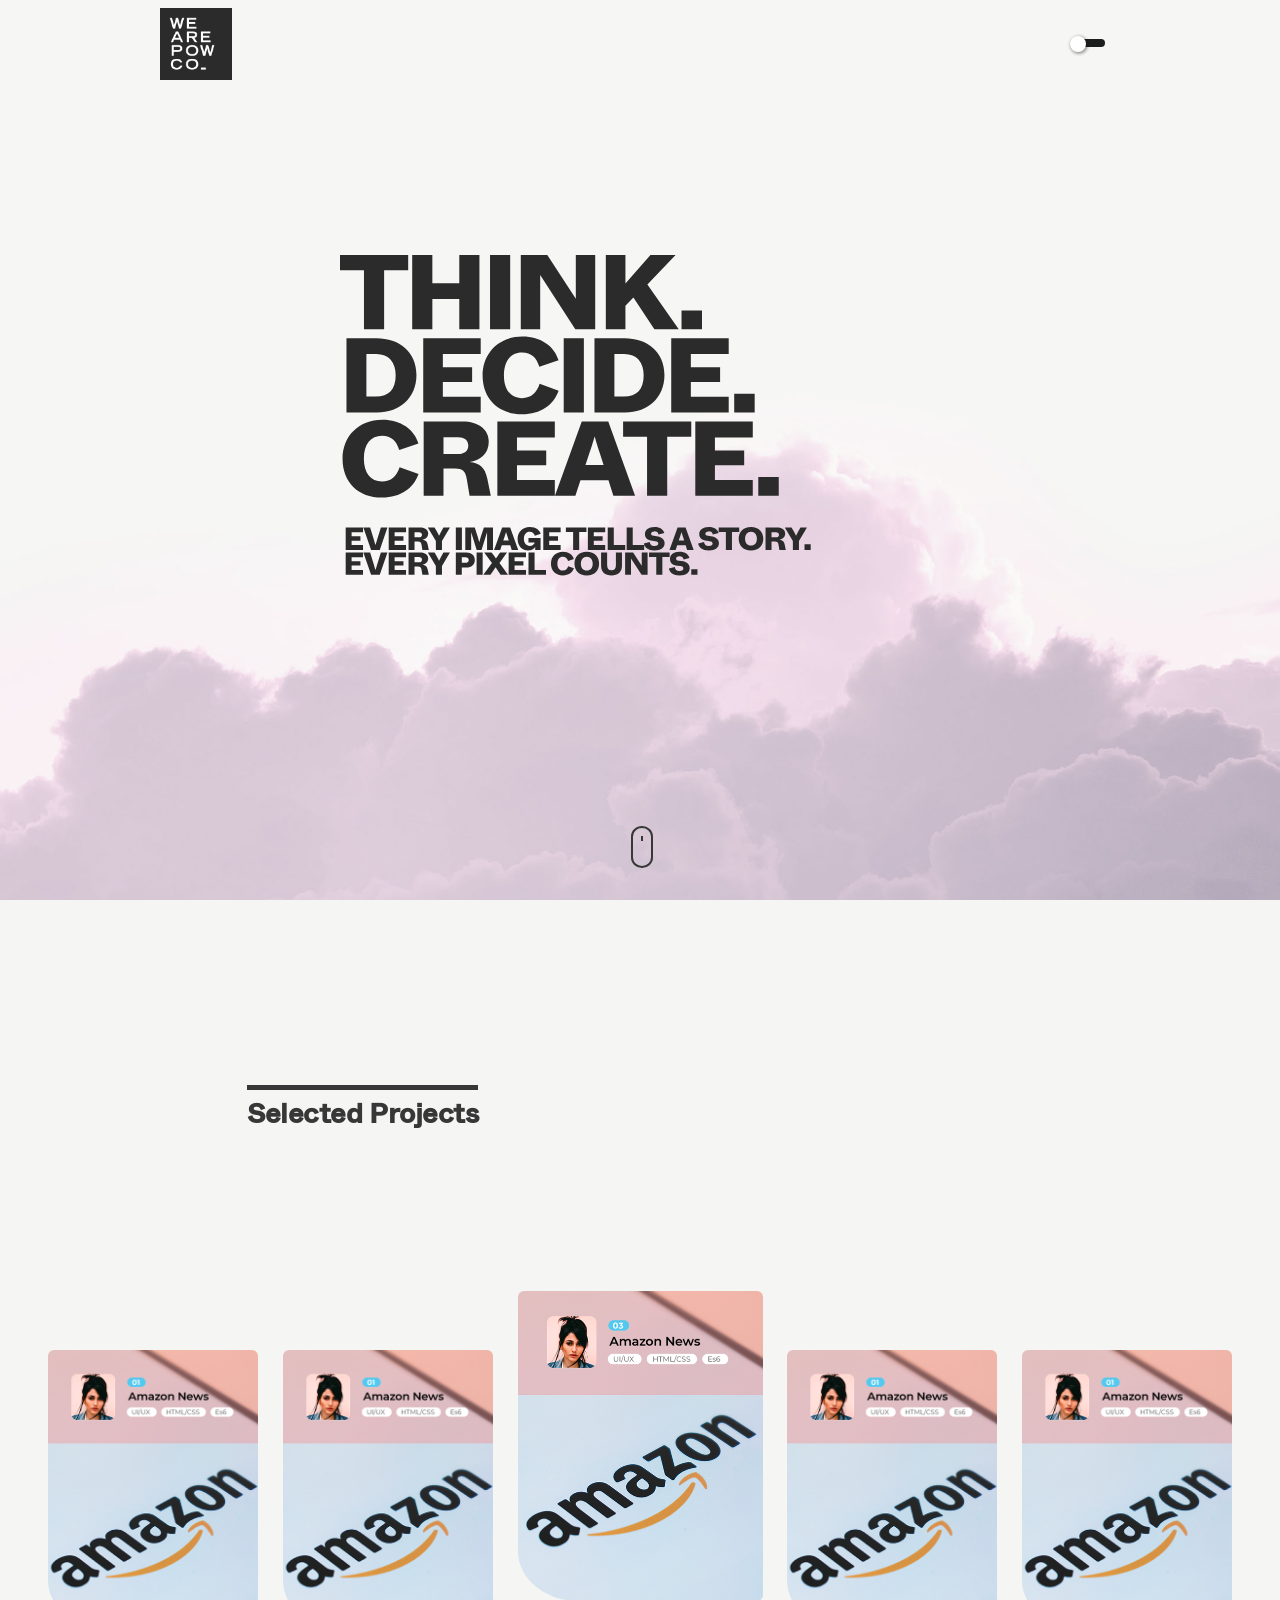
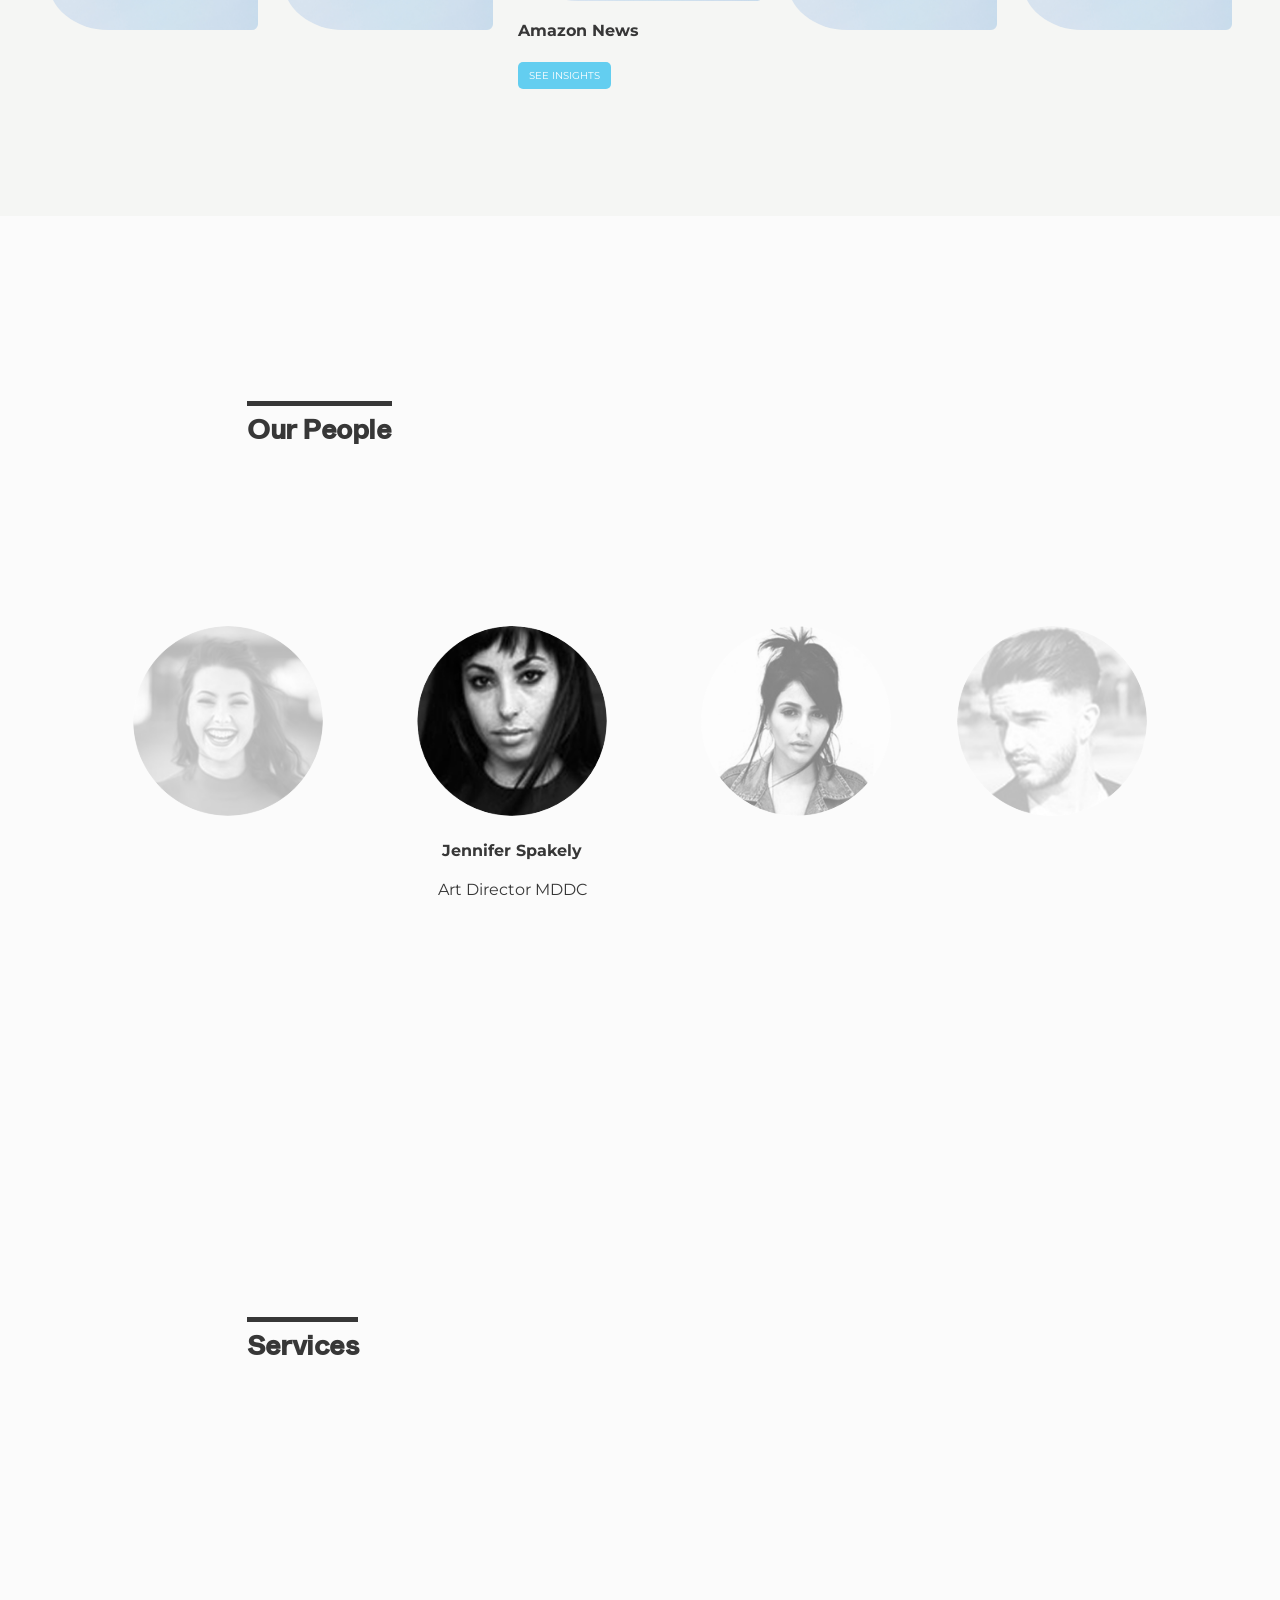
==== commit 2ddac749: "add circles for people section" ====
--- a/portfolio/index.html
+++ b/portfolio/index.html
@@ -72,7 +72,7 @@
           <li class="card cardActive">
             <div class="projectCard"></div>
             <h4>Amazon News</h4>
-            <a href="#">See Insights</a>
+            <a href="#" class="seeInsightsBtn">See Insights</a>
           </li>
           <li class="card">
             <div class="projectCard"></div>
@@ -88,6 +88,22 @@
             <span aria-title="Section Header - Our People">Our People</span>
           </h3>
         </div>
+        <ol class="peopleCircles">
+          <li>
+            <span class="circle"></span>
+          </li>
+          <li>
+            <span class="circle"></span>
+            <h4>Jennifer Spakely</h4>
+            <p>Art Director MDDC</p>
+          </li>
+          <li>
+            <span class="circle"></span>
+          </li>
+          <li>
+            <span class="circle"></span>
+          </li>
+        </ol>
       </section>
       <section class="viewport servicesView">
         <div class="wrapper">
--- a/portfolio/css/base.css
+++ b/portfolio/css/base.css
@@ -324,7 +324,7 @@
 }
 
 .mainView .cards .card {
-  flex: 1;
+  flex-grow: 1;
   align-self: center;
   align-items: center;
   align-content: stretch;
@@ -340,6 +340,7 @@
 .mainView .cards .card .projectCard {
   width: 210px;
   height: 280px;
+  flex-grow: 3;
   background-color: rgb(239, 84, 84);
   border-radius: 6px;
   border-bottom-left-radius: 60px 50px;
@@ -347,18 +348,31 @@
   background-repeat: no-repeat;
   background-position: center center;
   background-size: cover;
-}
-
-.mainView .cards .card01 {
+  text-align: center;
+}
+
+a.seeInsightsBtn {
+  font-size: 10px;
+  color: white;
+  background-color: rgb(99,206,240);
+  text-decoration: none;
+  text-transform: uppercase;
+  display: inline-block;
+  width: auto;
+  border-radius: 5px;
+  padding: 8px 11px;
+}
+
+.mainView .cards .card:first-child {
   margin-left: 3em;
 }
 
-.mainView .cards .card05 {
+.mainView .cards .card:last-child {
   margin-right: 3em;
 }
 
-.mainView .cards .card02,
-.mainView .cards .card04 {
+.mainView .cards .card:nth-child(2),
+.mainView .cards .card:nth-child(4) {
   margin-left: 1.25em;
   margin-right: 1.25em;
 }
@@ -370,6 +384,61 @@
   background-repeat: no-repeat;
   background-position: center center;
   background-size: cover;
+}
+
+/* People Circles */
+
+ol.peopleCircles {
+  display: flex;
+  flex-direction: row;
+  align-items: center;
+  align-content: center;
+  justify-content: space-between;
+  list-style: none;
+  margin: 0 auto;
+  overflow: hidden;
+  padding: 0;
+  cursor: pointer;
+  min-height: 50%;
+  max-width: 1080px;
+}
+
+ol.peopleCircles li {
+  flex-grow: 1;
+  height: 40vh;
+  padding: 0px 5px;
+  margin: 0 5px;
+  text-align: center;
+}
+
+ol.peopleCircles li:nth-child(2){
+  flex-grow: 2;
+  padding: 5px 10px;
+}
+
+ol.peopleCircles li span {
+  width: 190px;
+  height: 190px;
+  border-radius: 100%;
+  display: inline-block;
+  background-color: white;
+  background-size: contain;
+}
+
+ol.peopleCircles li:nth-child(1) span {
+  background-image: url('../img/circle-01.png');
+}
+
+ol.peopleCircles li:nth-child(2) span {
+  background-image: url('../img/circle-02.png');
+}
+
+ol.peopleCircles li:nth-child(3) span {
+  background-image: url('../img/circle-03.png');
+}
+
+ol.peopleCircles li:nth-child(4) span {
+  background-image: url('../img/circle-04.png');
 }
 
 /* Dark Mode Switch */
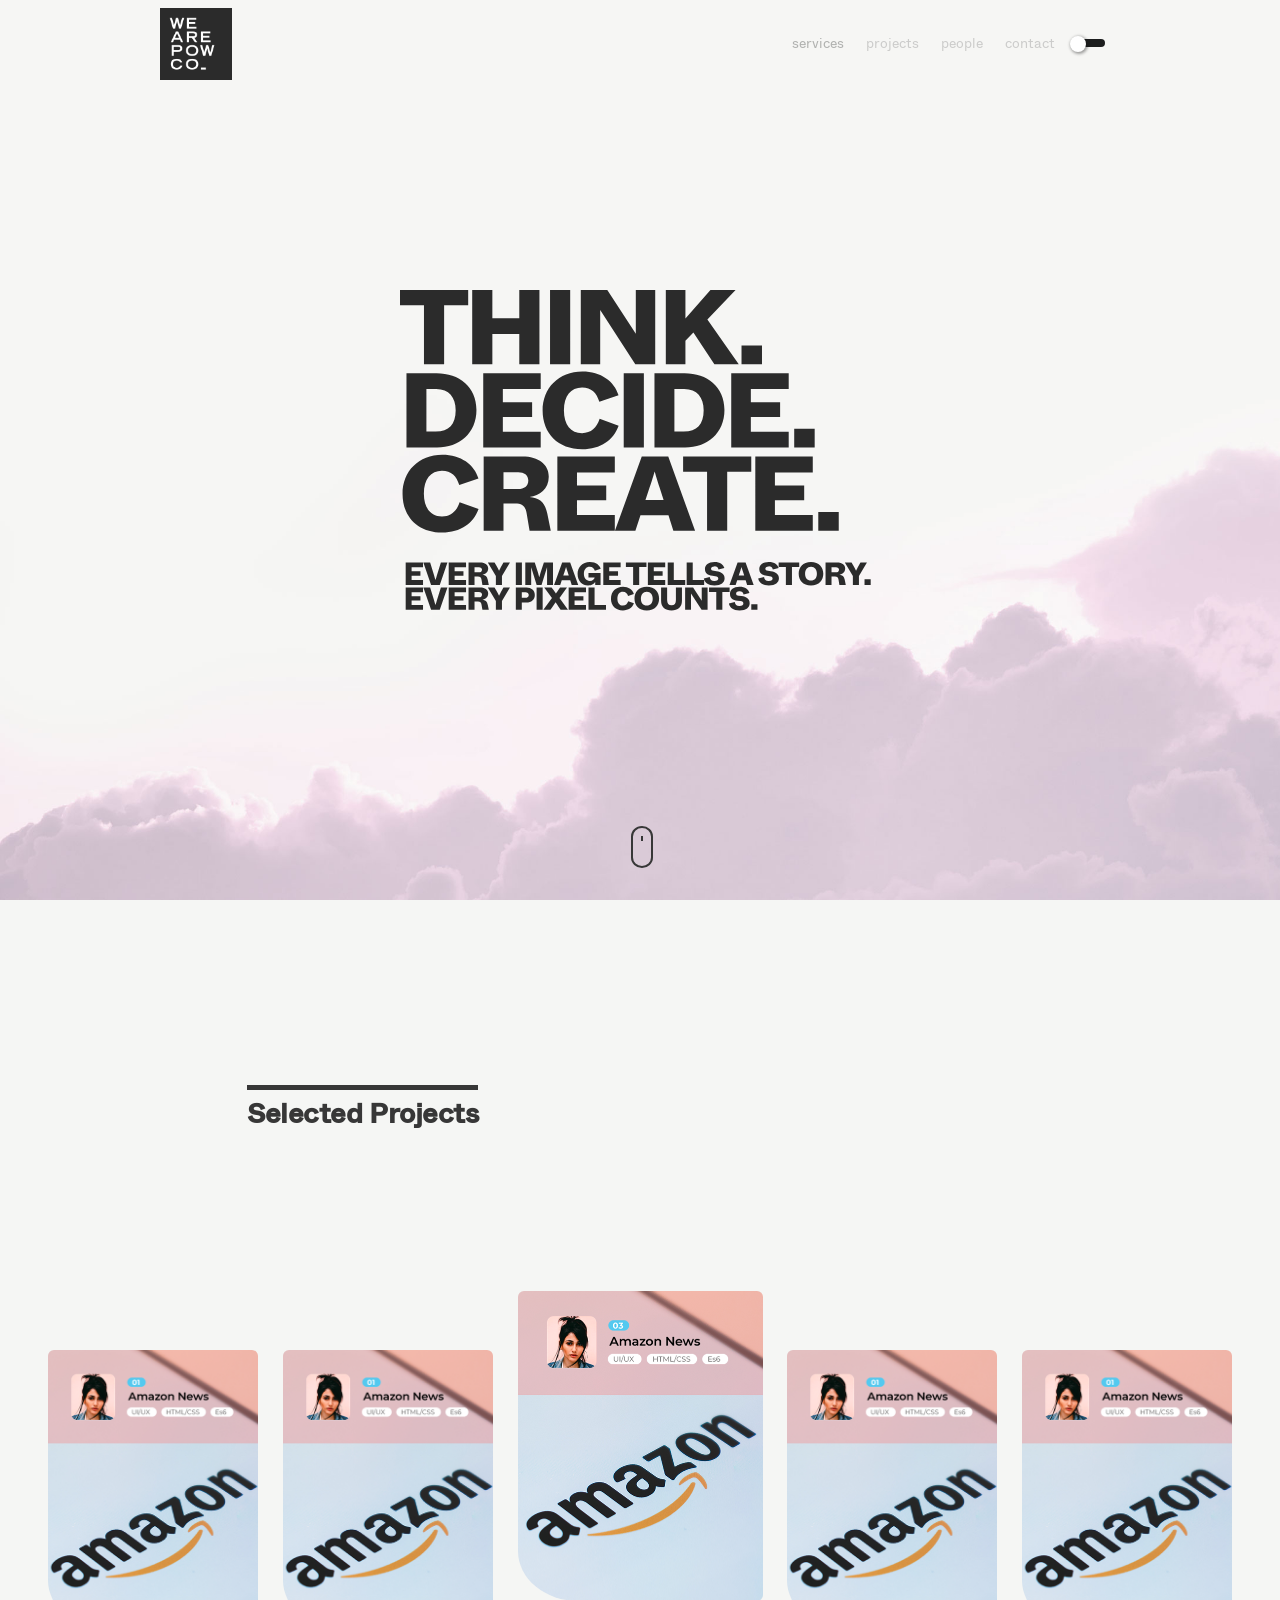
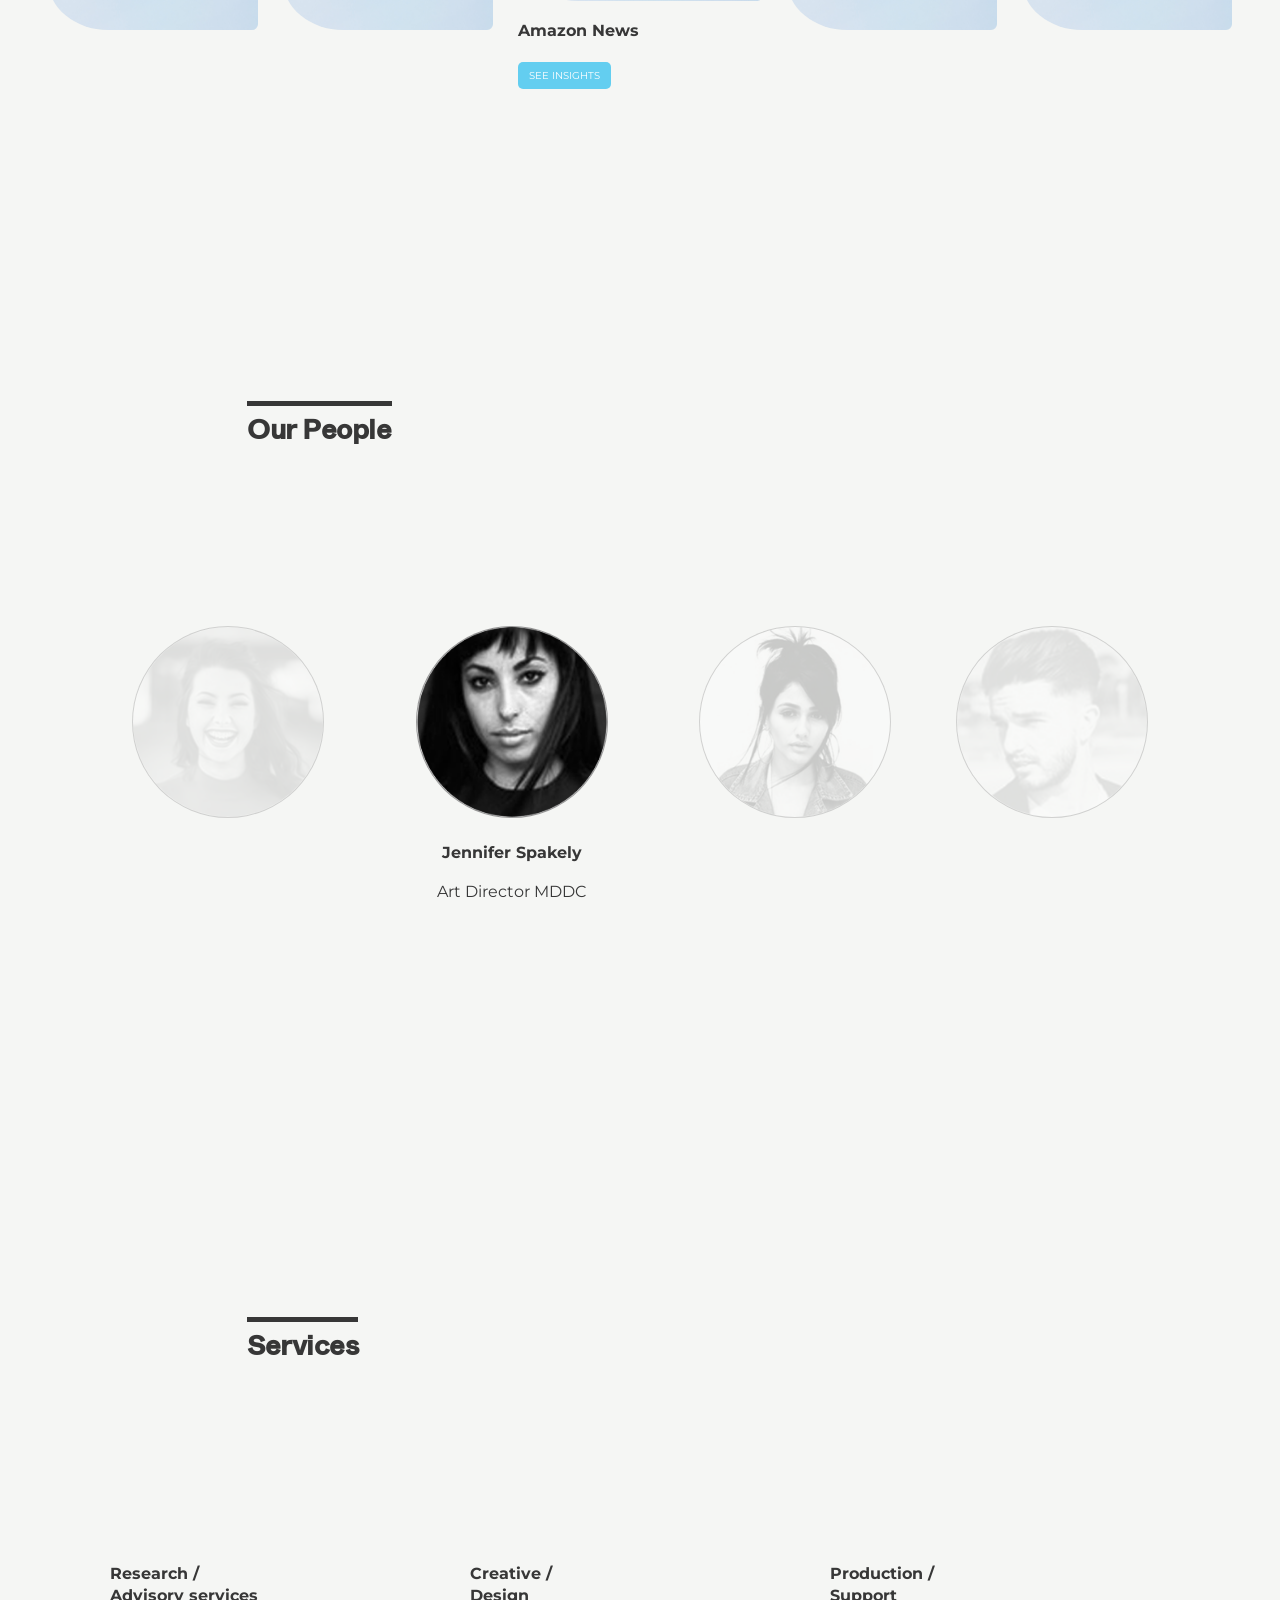
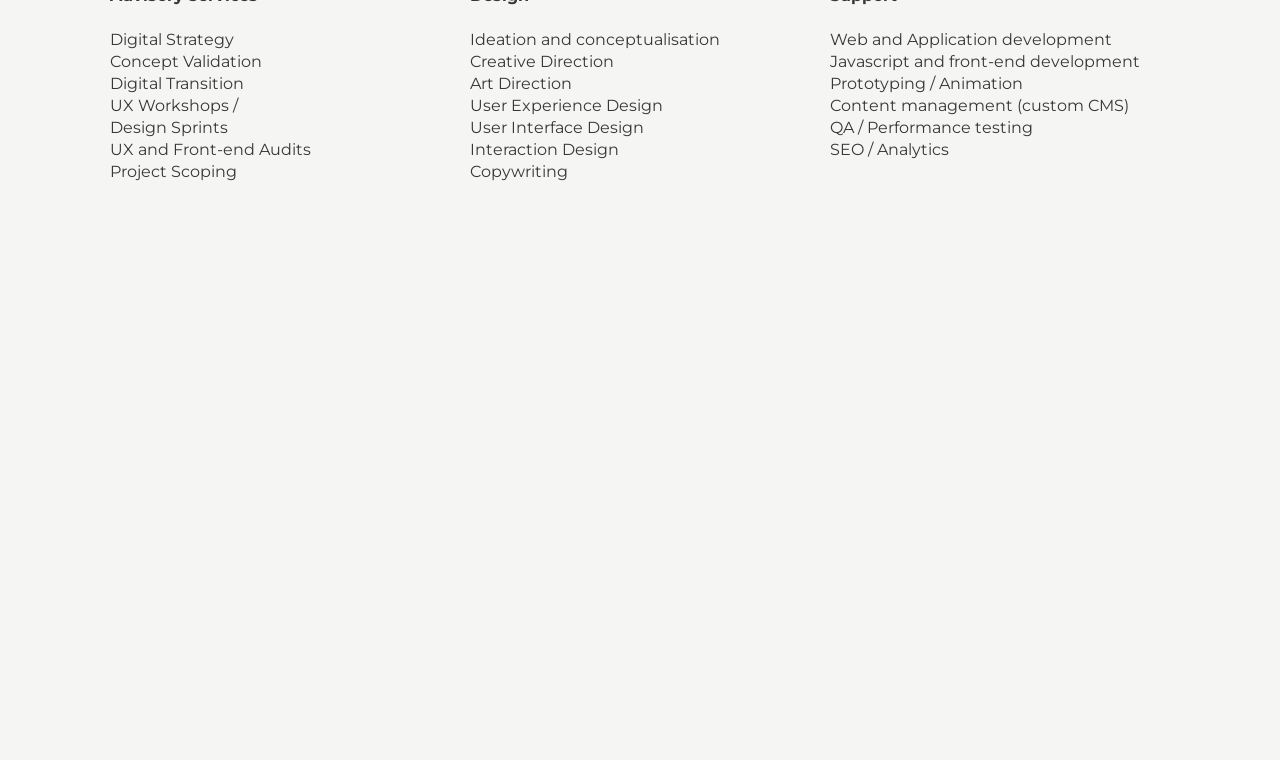
==== commit cd00b2d6: "Nice transitions Menu and Header Banner Title" ====
--- a/portfolio/index.html
+++ b/portfolio/index.html
@@ -21,19 +21,11 @@
       <nav role="navigation">
         <div class="wrapper">
           <a href="#" title="logotype" id="logo" class="logotype">wearepow.co</a>
-          <ul class="iconmenu">
-            <li role="menuitem" class="iconmenuitem">
-              <a href="#" title="menu">
-                <span class="topBar"></span>
-                <span class="bottomBar"></span>
-              </a>
-            </li>
-          </ul>
           <ul role="menubar" class="navItems">
-            <li role="menuitem" class="textmenuitem services"><a href="#" title="services">services</a></li>
-            <li role="menuitem" class="textmenuitem projects"><a href="#" title="projects">projects</a></li>
-            <li role="menuitem" class="textmenuitem who"><a href="#" title="who">people</a></li>
-            <li role="menuitem" class="textmenuitem enquires"><a href="#" title="enquires">contact</a></li>
+            <li role="menuitem" class="textmenuitem services"><a href="#services" title="services">services</a></li>
+            <li role="menuitem" class="textmenuitem projects"><a href="#projects" title="projects">projects</a></li>
+            <li role="menuitem" class="textmenuitem who"><a href="#people" title="people">people</a></li>
+            <li role="menuitem" class="textmenuitem enquires"><a href="#contact" title="contact">contact</a></li>
           </ul>
           <form class="darkMode" method="GET" action="">
             <div class="OnOffSwitch">
@@ -49,13 +41,12 @@
       <section class="viewport">
         <section class="mainBanner">
           <div class="mainBannerHeading"></div>
-          <article class="mainBannerContent">
-          </article>
           <div class="moveDownDesktop">
             <span class="mouseWheel"></span>
           </div>
         </section>
       </section>
+      <a name="projects"></a>
       <section class="viewport mainView">
         <div class="wrapper">
           <h3 class="sectionHeaderContainer">
@@ -82,6 +73,7 @@
           </li>
         </ul>
       </section>
+      <a name="people"></a>
       <section class="viewport peopleView">
         <div class="wrapper">
           <h3 class="sectionHeaderContainer">
@@ -105,12 +97,44 @@
           </li>
         </ol>
       </section>
+      <a name="services"></a>
       <section class="viewport servicesView">
         <div class="wrapper">
           <h3 class="sectionHeaderContainer">
             <span aria-title="Section Header - Our Services">Services</span>
           </h3>
         </div>
+        <ul class="servicesList">
+          <li class="servicesListCol">
+            <h4>Research /<br>Advisory services</h4>
+            Digital Strategy<br>
+            Concept Validation<br>
+            Digital Transition<br>
+            UX Workshops /<br>
+            Design Sprints<br>
+            UX and Front-end Audits<br>
+            Project Scoping<br>
+          </li>
+          <li class="servicesListCol">
+            <h4>Creative /<br>Design</h4>
+            Ideation and conceptualisation<br>
+            Creative Direction<br>
+            Art Direction<br>
+            User Experience Design<br>
+            User Interface Design<br>
+            Interaction Design<br>
+            Copywriting<br>
+          </li>
+          <li class="servicesListCol">
+            <h4>Production /<br>Support</h4>
+            Web and Application development<br>
+            Javascript and front-end development<br>
+            Prototyping / Animation<br>
+            Content management (custom CMS)<br>
+            QA / Performance testing<br>
+            SEO / Analytics<br>
+          </li>
+        </ul>
       </section>
     </main>
     <script src="js/main.js" async defer></script>
--- a/portfolio/css/base.css
+++ b/portfolio/css/base.css
@@ -1,5 +1,5 @@
 :root {
-  --bgcolor: rgb(251,251,251);
+  --bgcolor: rgb(245,246,244);
   --textcolor: rgb(55,55,55);
   --footerbgcolor: rgb(55,55,55);
   --footertextcolor: rgb(251,251,251);
@@ -10,7 +10,7 @@
   --servicesviewbg: url('../img/services-background.png');
   --mainbannerheaderbgcolor: rgb(43,43,43);
   --logotypesprite_y: 0;
-  --hamburgerbg: rgba(54,54,54,1);
+  --textshadow: rgba(54,54,54,0.5);
 }
 
 body {
@@ -18,7 +18,6 @@
   font-size: 1em;
   padding: 0;
   margin: 0;
-  width: 100vw;
   position: relative;
   background-color: var(--bgcolor);
   color: var(--textcolor);
@@ -26,7 +25,7 @@
 
 @supports (background-color: var(--bgcolor)) {
     body[data-theme=dark] {
-      --bgcolor: rgb(28,29,27);
+      --bgcolor: rgb(45,46,44);
       --textcolor: rgb(235,235,235);
       --footerbgcolor: rgb(23,23,23);
       --footertextcolor: rgb(205,205,205);
@@ -37,7 +36,7 @@
       --servicesviewbg: url('../img/services-background-dark.png');
       --mainbannerheaderbgcolor: rgb(255,254,253);
       --logotypesprite_y: -72px;
-      --hamburgerbg: rgba(254,254,254,1);
+      --textshadow: rgba(254,254,254,0.5);
     }
 }
 
@@ -54,9 +53,9 @@
 }
 
 main, .viewport {
-  width: 100vw;
   height: 100%;
   min-height: 100%;
+  scroll-behavior: smooth;
 }
 
 /* Reset */
@@ -74,16 +73,16 @@
 
 [role=navigation] {
   position: absolute;
-  width: 100vw;
   height: 80px;
   padding: 0.5em 0;
   font-size: 16px;
-  z-index: 100;
+  z-index: 1000;
 }
 
 [role=navigation].sticky {
   background-color: var(--bgcolor);
   transition: all 0.475s ease-out;
+  z-index: 1000;
 }
 
 .wrapper {
@@ -115,7 +114,6 @@
   padding-left: 22px;
   text-align: right;
   line-height: 70px;
-  visibility: collapse;
 }
 
 [role=menuitem] a {
@@ -126,15 +124,6 @@
 
 [role=menuitem]:first-child a {
   color: var(--menuitemactivecolor);
-}
-
-[role=menuitem].hamburger {
-  display: flex;
-  height: 16px;
-  width: 14px;
-  margin: 2px 0;
-  background-color: var(--hamburgerbg);
-  visibility: visible;
 }
 
 nav a.logotype {
@@ -170,6 +159,7 @@
 }
 
 .mainBanner {
+  height: 100vh;
   background-image: var(--desktopbannerbg);
   background-position: left top;
   background-size: cover;
@@ -181,14 +171,19 @@
 
 .mainBannerHeading {
   background-color: var(--mainbannerheaderbgcolor);
-  -webkit-mask: url('../img/thinkdecidecreate-desktop.svg') no-repeat center top;
-  mask: url('../img/thinkdecidecreate-desktop.svg') no-repeat center top;
+  -webkit-mask: url('../img/thinkdecidecreate-desktop.svg') no-repeat left top;
+  mask: url('../img/thinkdecidecreate-desktop.svg') no-repeat left top;
+  -webkit-mask-size: cover;
   mask-size: cover;
-  height: 240px;
-  width: 240px;
+  height: 480px;
+  width: 480px;
   display: block;
   position: absolute;
-  transition: all 0.02s ease-in;
+  top: 290px;
+  left: 50%;
+  z-index: 1;
+  margin-left: -240px;
+  transition: top 1.5s ease-out;
 }
 
 .mainBannerContent {
@@ -250,6 +245,7 @@
   background: var(--textcolor);
   display: block;
   position: absolute;
+  z-index: 100;
   top: 28%;
   margin-top: -3px;
   left: 50%;
@@ -261,11 +257,11 @@
 
 .mainView {
   background-color: var(--mainviewbgcolor);
+  scroll-behavior: smooth;
 }
 
 .viewport {
   min-height: 100%;
-  width: 100vw;
   cursor: pointer;
   position: relative;
 }
@@ -279,6 +275,7 @@
   background-position: left bottom;
   background-repeat: no-repeat;
   background-size: cover;
+  scroll-behavior: smooth;
 }
 
 /* Section Headings */
@@ -320,7 +317,7 @@
   /*padding-top: 1em;*/
   cursor: pointer;
   min-height: 50%;
-  max-width: 1280px;
+  min-width: 800px;
 }
 
 .mainView .cards .card {
@@ -423,10 +420,13 @@
   display: inline-block;
   background-color: white;
   background-size: contain;
+  background-repeat: no-repeat;
+  border: 1px solid var(--textshadow);
 }
 
 ol.peopleCircles li:nth-child(1) span {
   background-image: url('../img/circle-01.png');
+  filter: opacity(0.4);
 }
 
 ol.peopleCircles li:nth-child(2) span {
@@ -435,10 +435,39 @@
 
 ol.peopleCircles li:nth-child(3) span {
   background-image: url('../img/circle-03.png');
+  filter: opacity(0.4);
 }
 
 ol.peopleCircles li:nth-child(4) span {
   background-image: url('../img/circle-04.png');
+  filter: opacity(0.4);
+}
+
+/* Services & 3 columns */
+
+ul.servicesList {
+  display: flex;
+  flex-direction: row;
+  align-items: center;
+  align-content: center;
+  justify-content: space-between;
+  list-style: none;
+  margin: 0 auto;
+  overflow: hidden;
+  padding: 0;
+  cursor: pointer;
+  min-height: 50%;
+  max-width: 1080px;
+}
+
+ul.servicesList li {
+  flex: 1;
+  flex-grow: 1;
+  height: 40vh;
+  padding: 0px 5px;
+  margin: 0 5px;
+  text-align: left;
+  line-height: 22px;
 }
 
 /* Dark Mode Switch */
--- a/portfolio/css/desktop.css
+++ b/portfolio/css/desktop.css
@@ -35,38 +35,4 @@
   margin: 0 auto;
 }
 
-.mainBanner {
-  height: 100vh;
-  position: relative;
-  background-position: right top;
-}
-
-.mainBannerHeading {
-  width: 480px;
-  height: 480px;
-  -webkit-mask-size: cover;
-  left: 50%;
-  margin-left: -300px;
-  top: 55%;
-  margin-top: -240px;
-}
-
-.mainBannerContent h1 {
-  font-size: 1.6em;
-  font-weight: 700;
-}
-
-.mainBannerContent h3 {
-  font-size: 1.1em;
-  font-weight: 500;
-}
-
-.mainBannerContent button {
-  font-size: 1.25em;
-  height: 3.2em;
-  padding: 0 30px;
-  margin-top: 1em;
-  border-radius: 5px;
-}
-
 /* Main Viewport -- Desktop */
--- a/portfolio/css/tablet.css
+++ b/portfolio/css/tablet.css
@@ -28,39 +28,6 @@
 .wrapper {
   width: 100%;
   margin: 0 auto;
-}
-
-.mainBanner {
-  height: 100vh;
-  position: relative;
-  background-position: center center;
-}
-
-.mainBannerHeading {
-  width: 480px;
-  height: 480px;
-  left: 50%;
-  margin-left: -300px;
-  top: 60%;
-  margin-top: -240px;
-}
-
-.mainBannerContent h1 {
-  font-size: 1.6em;
-  font-weight: 700;
-}
-
-.mainBannerContent h3 {
-  font-size: 1.1em;
-  font-weight: 500;
-}
-
-.mainBannerContent button {
-  font-size: 1.25em;
-  height: 3.2em;
-  padding: 0 30px;
-  margin-top: 1em;
-  border-radius: 5px;
 }
 
 /* Main Viewport -- Tablet */
--- a/portfolio/css/mobile-large.css
+++ b/portfolio/css/mobile-large.css
@@ -26,41 +26,6 @@
 .wrapper {
   width: 100%;
   margin: 0 auto;
-}
-
-.mainBanner {
-  height: 100vh;
-  position: relative;
-  background-clip: content-box;
-  background-size: cover;
-  background-position: top center;
-}
-
-.mainBannerHeading {
-  width: 400px;
-  height: 400px;
-  left: 50%;
-  margin-left: -200px;
-  top: 60%;
-  margin-top: -220px;
-}
-
-.mainBannerContent h1 {
-  font-size: 1.6em;
-  font-weight: 700;
-}
-
-.mainBannerContent h3 {
-  font-size: 1.1em;
-  font-weight: 500;
-}
-
-.mainBannerContent button {
-  font-size: 1.25em;
-  height: 3.2em;
-  padding: 0 30px;
-  margin-top: 1em;
-  border-radius: 5px;
 }
 
 /* Main Viewport -- Mobile Large */
--- a/portfolio/css/mobile-small.css
+++ b/portfolio/css/mobile-small.css
@@ -26,42 +26,6 @@
 .wrapper {
   width: 100%;
   margin: 0 auto;
-}
-
-.mainBanner {
-  height: 100vh;
-  position: relative;
-  background-clip: content-box;
-  background-size: cover;
-  background-position: top center;
-}
-
-.mainBannerHeading {
-  width: 400px;
-  height: 400px;
-  left: 50%;
-  margin-left: -200px;
-  top: 60%;
-  margin-top: -220px;
-}
-
-.mainBannerContent h1 {
-  margin-top: -1.7em;
-  font-size: 1.6em;
-  font-weight: 700;
-}
-
-.mainBannerContent h3 {
-  font-size: 1.1em;
-  font-weight: 500;
-}
-
-.mainBannerContent button {
-  font-size: 1.25em;
-  height: 3.2em;
-  padding: 0 30px;
-  margin-top: 1em;
-  border-radius: 5px;
 }
 
 /* Main Viewport -- Mobile Small */
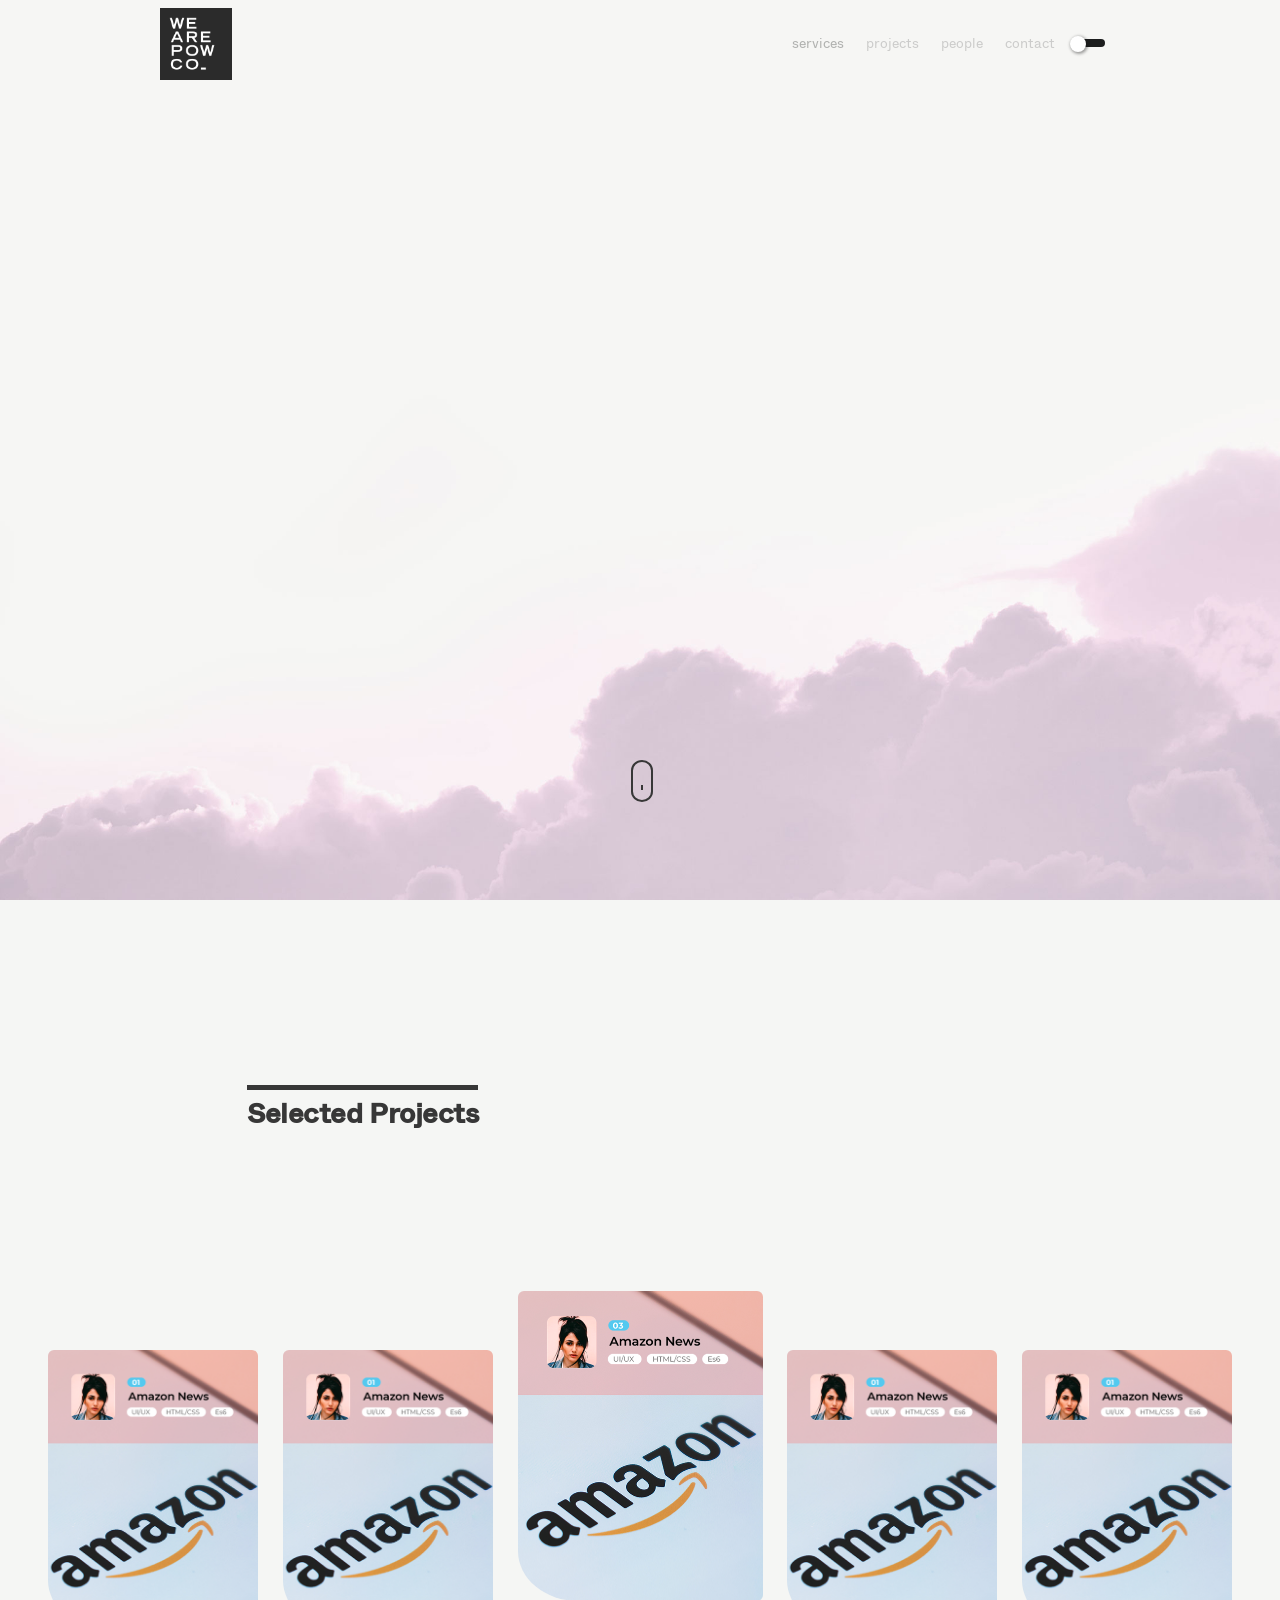
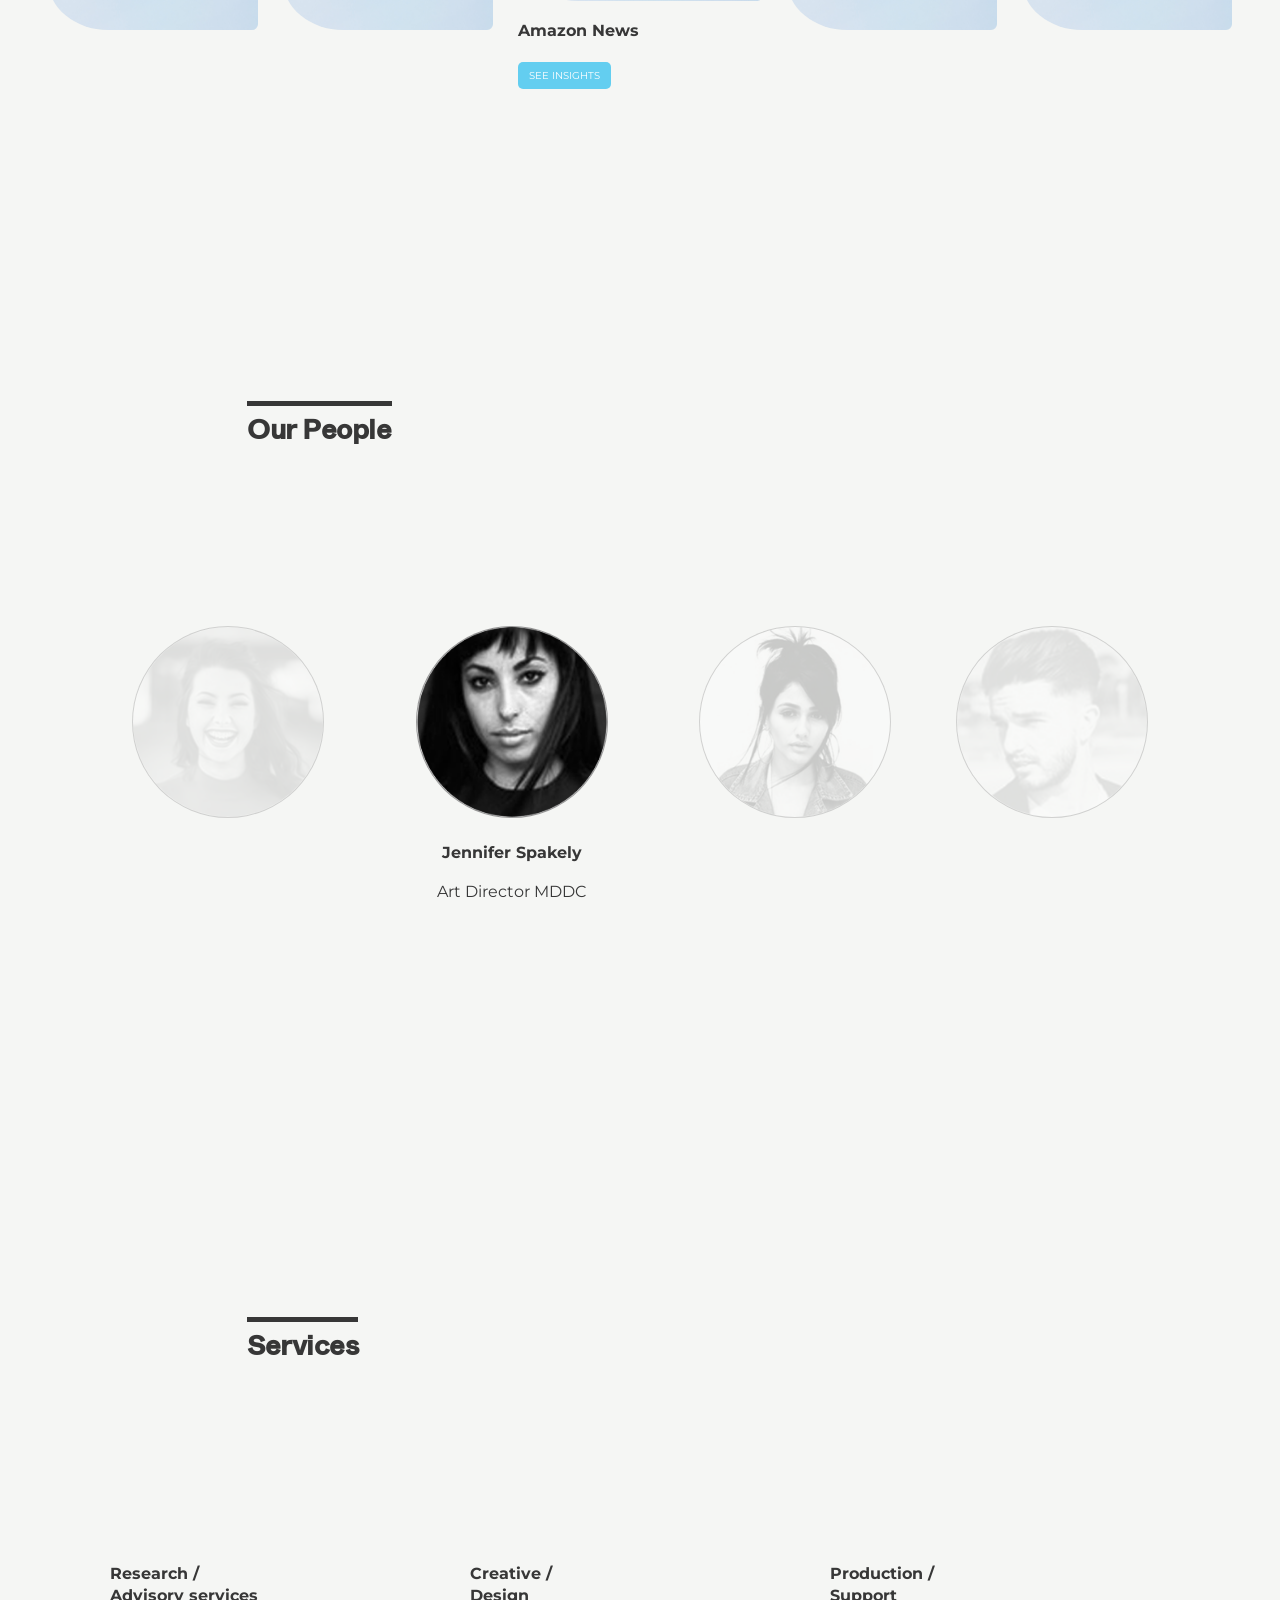
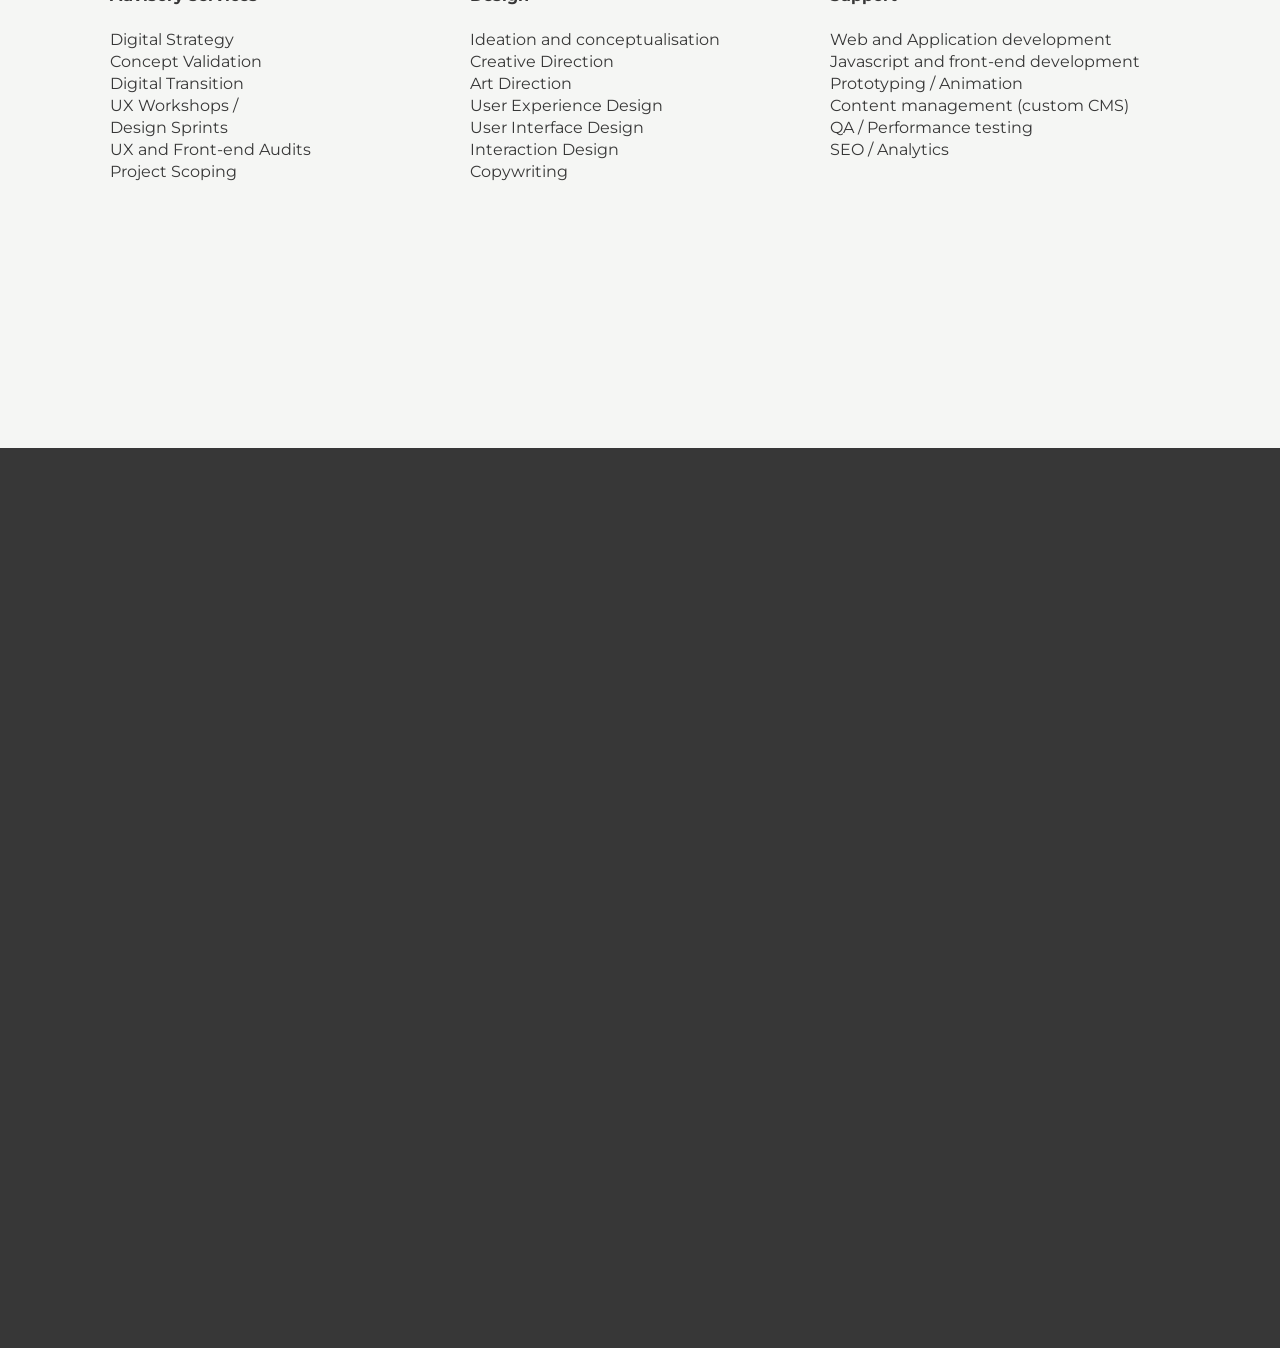
==== commit b849f97a: "Updates to UX and UIX" ====
--- a/portfolio/index.html
+++ b/portfolio/index.html
@@ -137,6 +137,7 @@
         </ul>
       </section>
     </main>
+    <footer class="viewport" role="contentinfo"></footer>
     <script src="js/main.js" async defer></script>
   </body>
 </html>
--- a/portfolio/css/base.css
+++ b/portfolio/css/base.css
@@ -77,11 +77,12 @@
   padding: 0.5em 0;
   font-size: 16px;
   z-index: 1000;
+  background-color: rgba(0,0,0,0);
 }
 
 [role=navigation].sticky {
   background-color: var(--bgcolor);
-  transition: all 0.475s ease-out;
+  transition: all 1.475s ease-out;
   z-index: 1000;
 }
 
@@ -221,7 +222,8 @@
   border-bottom-left-radius: 50% 25%;
   border-bottom-right-radius: 50% 25%;
   position: absolute;
-  bottom: 32px;
+  z-index: 100;
+  top: 760px;
   left: 50%;
   margin-left: -9px;
 }
@@ -246,7 +248,7 @@
   display: block;
   position: absolute;
   z-index: 100;
-  top: 28%;
+  bottom: 10px;
   margin-top: -3px;
   left: 50%;
   margin-left: -1px;
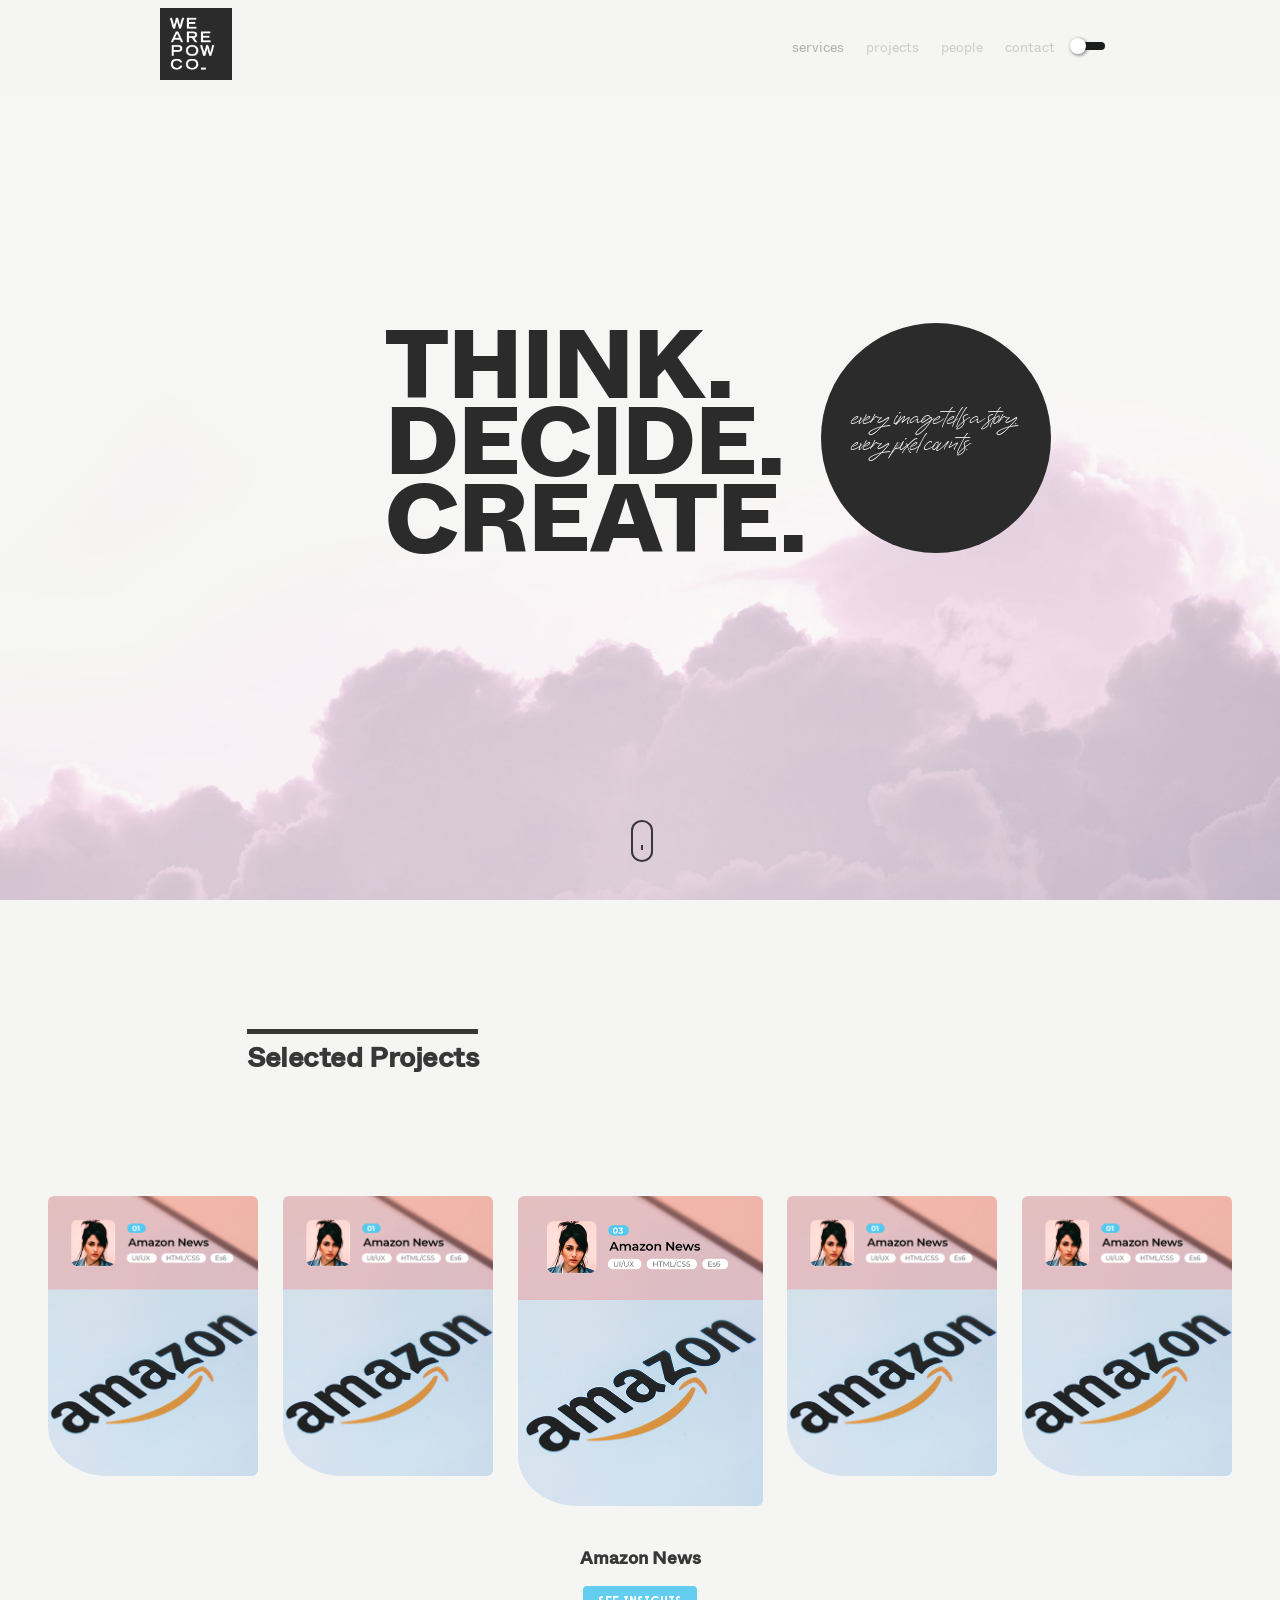
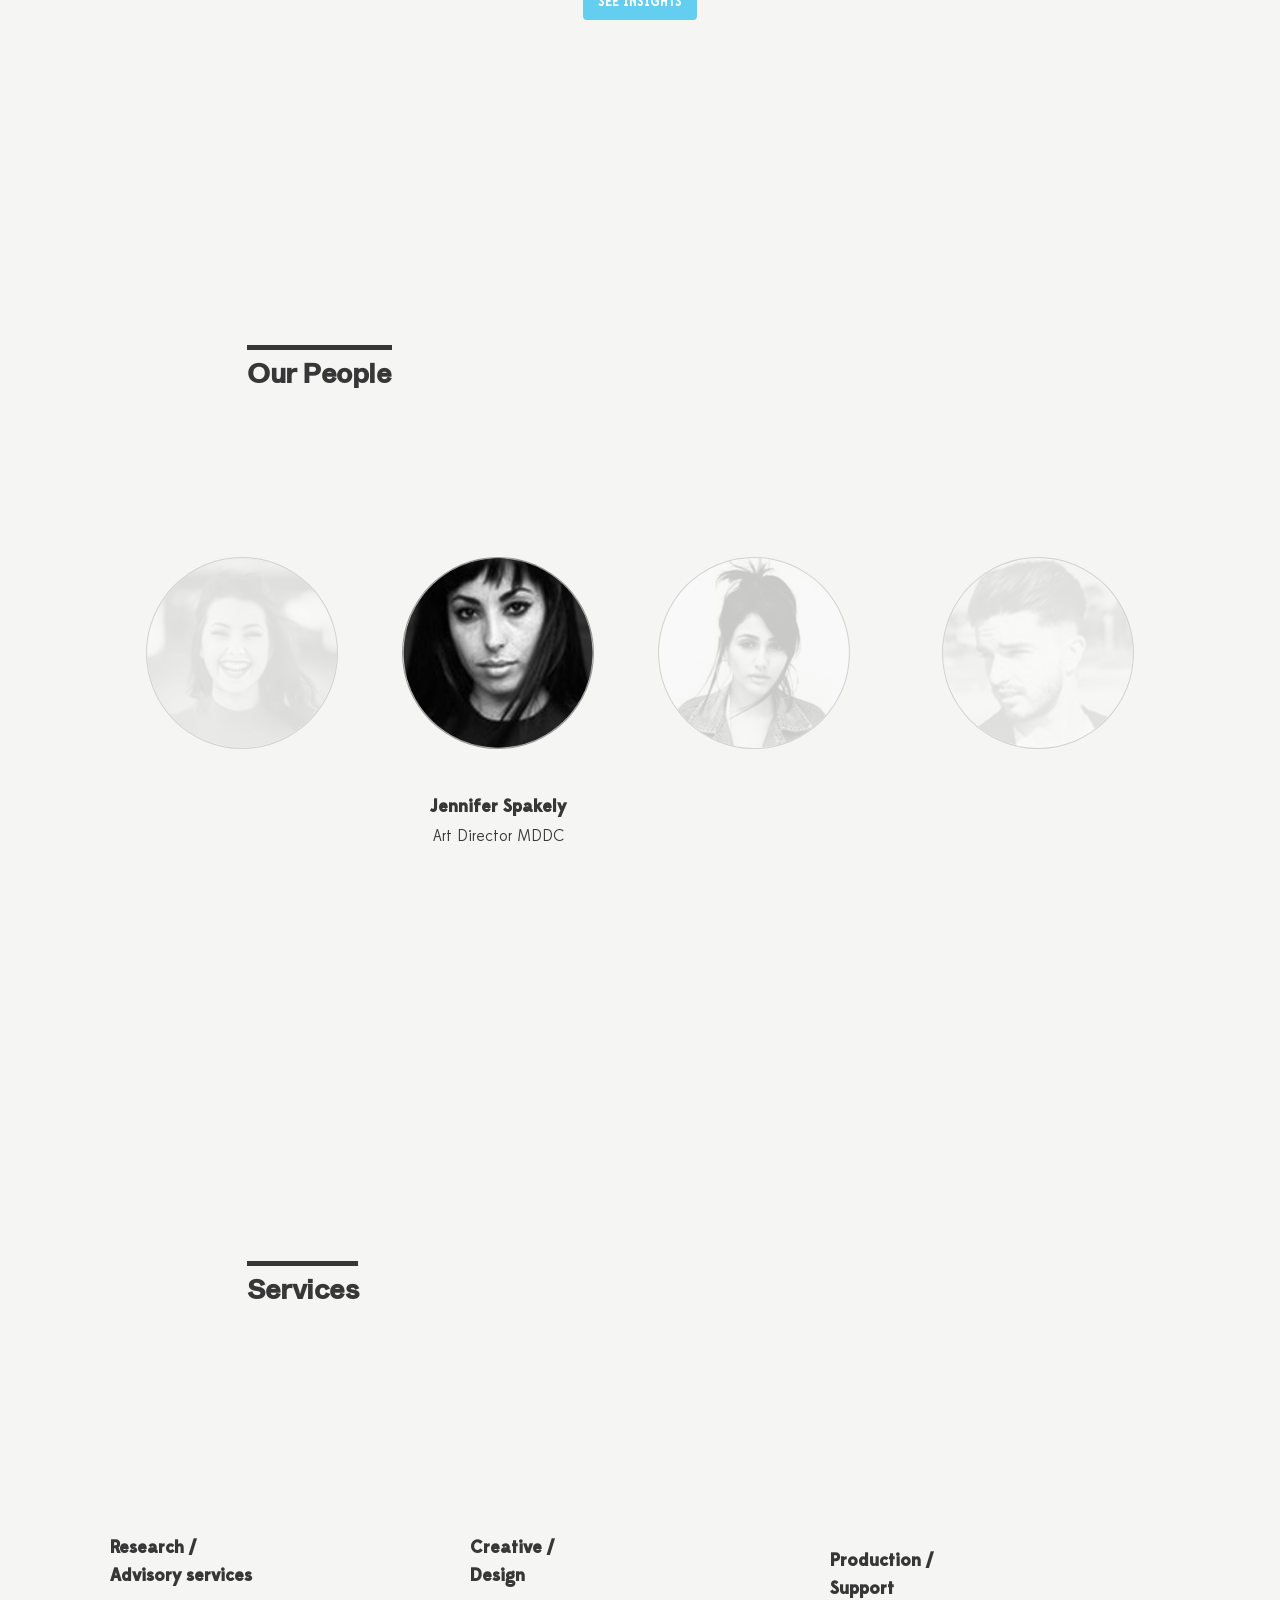
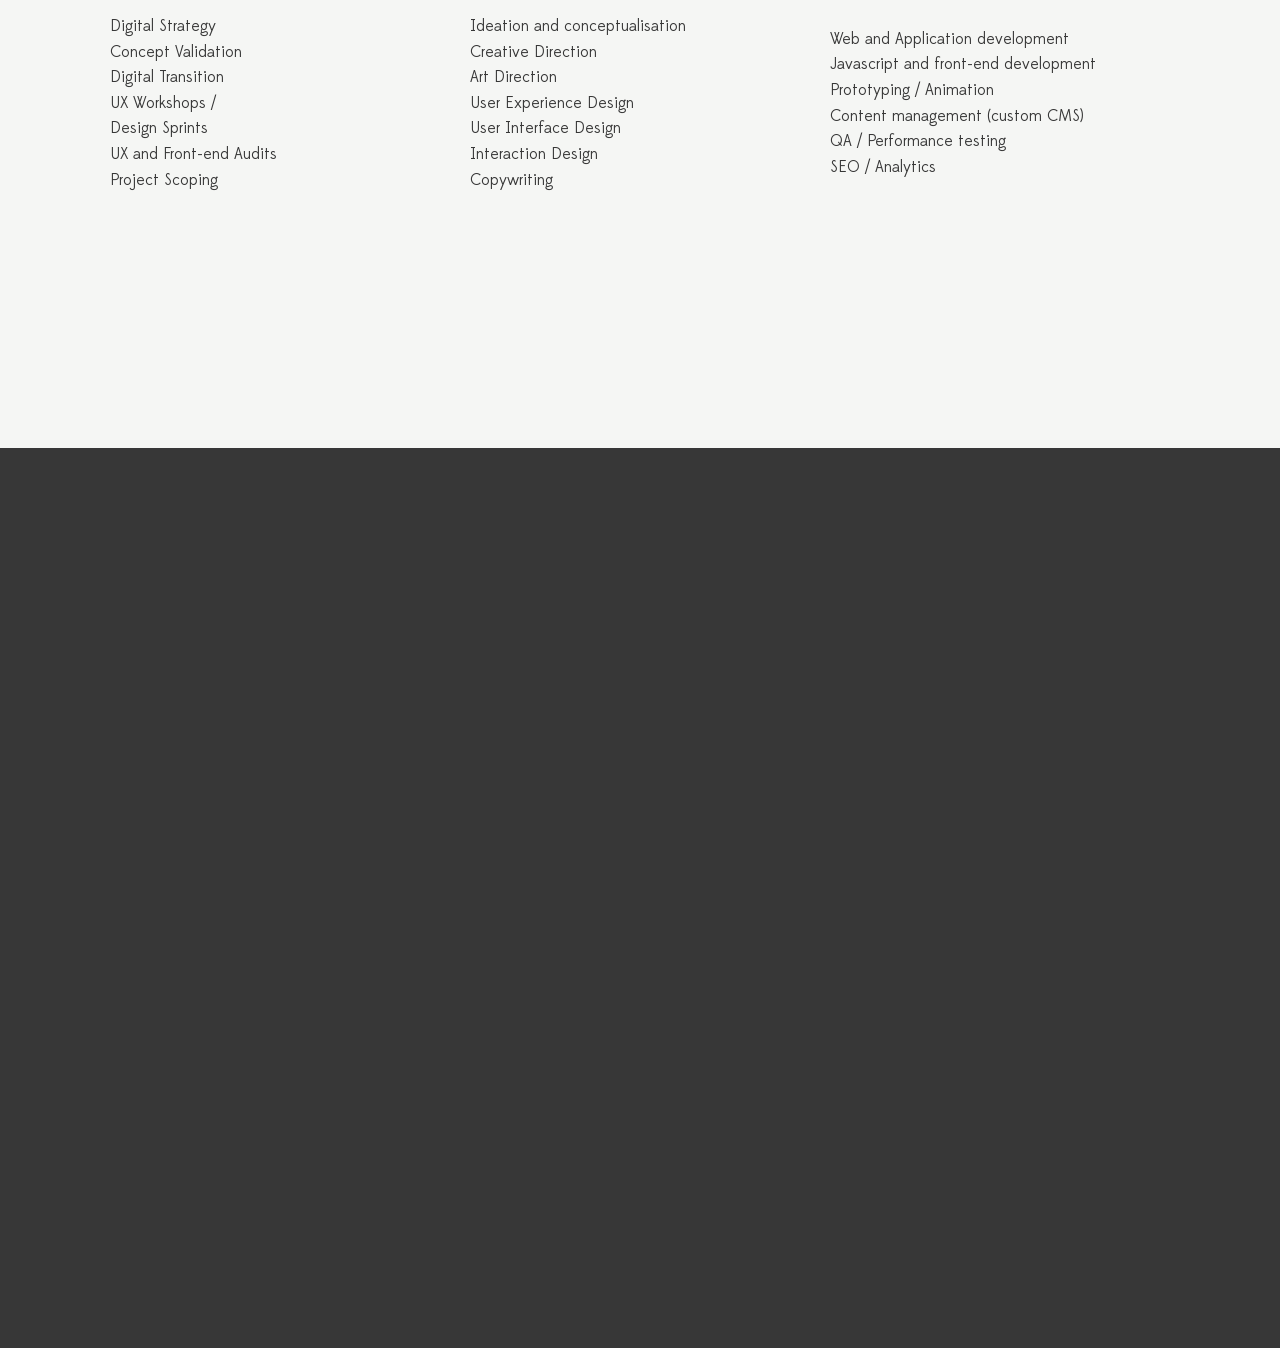
==== commit b290df37: "Mobile Responsive plus Desktop Fixes" ====
--- a/portfolio/index.html
+++ b/portfolio/index.html
@@ -11,8 +11,8 @@
       <link rel="stylesheet" href="css/normalize.css" type="text/css">
       <link href="https://fonts.googleapis.com/css?family=Montserrat:300,500,600,700,&display=swap" rel="stylesheet">
       <link rel="stylesheet" href="css/base.css">
-      <link rel="stylesheet" media="screen and (min-width: 1080px)" href="css/desktop.css">
-      <link rel="stylesheet" media="screen and (min-width: 769px) and (max-width: 1079px)" href="css/tablet.css">
+      <link rel="stylesheet" media="screen and (min-width: 1280px)" href="css/desktop.css">
+      <link rel="stylesheet" media="screen and (min-width: 769px) and (max-width: 1279px)" href="css/tablet.css">
       <link rel="stylesheet" media="screen and (min-width: 414px) and (max-width: 768px)" href="css/mobile-large.css">
       <link rel="stylesheet" media="screen and (min-width: 0px) and (max-width: 413px)" href="css/mobile-small.css">
   </head>
@@ -40,7 +40,17 @@
     <main>
       <section class="viewport">
         <section class="mainBanner">
-          <div class="mainBannerHeading"></div>
+          <div class="mainBannerHeading">
+            <h1>
+                Think.<br>
+                Decide.<br>
+                Create.<br>
+            </h1>
+            <h2>
+                Every Image Tells A Story.<br>
+                Every Pixel Counts.
+            </h2>
+          </div>
           <div class="moveDownDesktop">
             <span class="mouseWheel"></span>
           </div>
--- a/portfolio/css/base.css
+++ b/portfolio/css/base.css
@@ -5,6 +5,7 @@
   --footertextcolor: rgb(251,251,251);
   --menuitemtextcolor: rgb(204,204,203);
   --menuitemactivecolor: rgb(177,178,176);
+  --mainViewHeadingColor: rgb(55,55,55);
   --mainviewbgcolor: rgb(245,246,244);
   --desktopbannerbg: url('../img/banner-desktop-light.jpg');
   --servicesviewbg: url('../img/services-background.png');
@@ -14,8 +15,9 @@
 }
 
 body {
-  font-family: 'Montserrat', Arial, Helvetica, sans-serif;
+  font-family: 'Whyte Book', Arial, Helvetica, sans-serif;
   font-size: 1em;
+  line-height: 1.4;
   padding: 0;
   margin: 0;
   position: relative;
@@ -31,6 +33,7 @@
       --footertextcolor: rgb(205,205,205);
       --menuitemtextcolor: rgb(255,254,253);
       --menuitemactivecolor: rgb(212,212,212);
+      --mainViewHeadingColor: rgb(55,55,55);
       --mainviewbgcolor: rgb(45,46,44);
       --desktopbannerbg: url('../img/banner-desktop-dark.jpg');
       --servicesviewbg: url('../img/services-background-dark.png');
@@ -41,6 +44,12 @@
 }
 
 @font-face {
+  font-family: 'Whyte Heavy';
+  src:  url('../fonts/whyte/WhyteTrial-Heavy.woff2') format('woff2'),
+        url('../fonts/whyte/WhyteTrial-Heavy.woff') format('woff');
+}
+
+@font-face {
   font-family: 'Whyte Medium';
   src:  url('../fonts/whyte/WhyteTrial-Medium.woff2') format('woff2'),
         url('../fonts/whyte/WhyteTrial-Medium.woff') format('woff');
@@ -50,6 +59,24 @@
   font-family: 'Whyte Book';
   src:  url('../fonts/whyte/WhyteTrial-Book.woff2') format('woff2'),
         url('../fonts/whyte/WhyteTrial-Book.woff') format('woff');
+}
+
+@font-face {
+  font-family: 'Edmondsans Bold';
+  src:  url('../fonts/edmondsans/Edmondsans-Bold.woff2') format('woff2'),
+        url('../fonts/edmondsans/Edmondsans-Bold.woff') format('woff');
+}
+
+@font-face {
+  font-family: 'Edmondsans Regular';
+  src:  url('../fonts/edmondsans/Edmondsans-Regular.woff2') format('woff2'),
+        url('../fonts/edmondsans/Edmondsans-Regular.woff') format('woff');
+}
+
+@font-face {
+  font-family: 'Silverline';
+  src:  url('../fonts/silverline/silverline-script.woff2') format('woff2'),
+        url('../fonts/silverline/silverline-script.woff') format('woff');
 }
 
 main, .viewport {
@@ -82,7 +109,7 @@
 
 [role=navigation].sticky {
   background-color: var(--bgcolor);
-  transition: all 1.475s ease-out;
+  transition: all 1.1s ease-out;
   z-index: 1000;
 }
 
@@ -114,7 +141,7 @@
   order: 1;
   padding-left: 22px;
   text-align: right;
-  line-height: 70px;
+  line-height: 5.6;
 }
 
 [role=menuitem] a {
@@ -136,7 +163,7 @@
   padding-left: 0px;
   text-transform: lowercase;
   font-size: 18px;
-  line-height: 40px;
+  line-height: 2;
   text-decoration: none;
   text-indent: -999px;
   width: 72px;
@@ -156,59 +183,66 @@
 nav a#logo > .sharpen {
   -webkit-filter: blur(0px);
   filter: blur(0px);
-  transition: all 0.08s ease-in;
+  transition: all 0.08s ease-in-out;
 }
 
 .mainBanner {
   height: 100vh;
   background-image: var(--desktopbannerbg);
-  background-position: left top;
+  background-position: center top;
   background-size: cover;
   background-repeat: no-repeat;
   background-color: #0e2b3b;
   cursor: pointer;
-  transition: all 0.09s ease-out;
+  transition: all 0.25s ease-in-out;
 }
 
 .mainBannerHeading {
-  background-color: var(--mainbannerheaderbgcolor);
-  -webkit-mask: url('../img/thinkdecidecreate-desktop.svg') no-repeat left top;
-  mask: url('../img/thinkdecidecreate-desktop.svg') no-repeat left top;
-  -webkit-mask-size: cover;
-  mask-size: cover;
-  height: 480px;
-  width: 480px;
-  display: block;
+  display: flex;
   position: absolute;
+  height: auto;
   top: 290px;
   left: 50%;
-  z-index: 1;
-  margin-left: -240px;
-  transition: top 1.5s ease-out;
-}
-
-.mainBannerContent {
-  position: absolute;
-  height: auto;
-  width: 100%;
-  left: 0;
-  top: 60vh;
-  text-align: center;
+  z-index: 0;
+  zoom: 1;
+  margin-left: -270px;
+  text-align: left;
   padding-top: 1.8vw;
-}
-
-.mainBannerContent h1 {
-  font-family: 'Montserrat', sans-serif;
-  color: white;
+  color: var(--mainbannerheaderbgcolor);
+  transition: top 0.5s ease-in-out;
+}
+
+.mainBannerHeading h1 {
+  font-family: 'Whyte Heavy', sans-serif;
+  text-transform: uppercase;
   font-weight: 600;
-  letter-spacing: 0.03em;
-}
-
-.mainBannerContent h3 {
-  font-family: 'Montserrat', sans-serif;
-  color: white;
+  letter-spacing: -1px;
+  font-size: 600%;
+  line-height: 80%;
+  direction: ltr;
+  margin: 0;
+  padding: 0 15px;
+  flex-direction: row;
+}
+
+.mainBannerHeading h2 {
+  font-family: 'Silverline', sans-serif;
+  text-transform: lowercase;
   font-weight: 300;
-  letter-spacing: -0.01em;
+  letter-spacing: -1.4px;
+  font-size: 180%;
+  line-height: 90%;
+  direction: ltr;
+  margin: 0;
+  padding: 80px 5px 0 30px;
+  flex-direction: row;
+  font-variant-ligatures: normal;
+  width: 195px;
+  height: 150px;
+  background-color: var(--mainbannerheaderbgcolor);
+  color: var(--mainviewbgcolor);
+  border-radius: 100%;
+  white-space: normal;
 }
 
 /* Mouse and Mouse Wheel */
@@ -223,7 +257,7 @@
   border-bottom-right-radius: 50% 25%;
   position: absolute;
   z-index: 100;
-  top: 760px;
+  top: calc(100vh - 80px);
   left: 50%;
   margin-left: -9px;
 }
@@ -284,14 +318,9 @@
 section .wrapper h3 {
   font-family: 'Whyte Medium', sans-serif;
   font-size: 28px;
-  width: 100%;
-  height: 100%;
   letter-spacing: -0.45px;
-  padding-top: 15px;
   margin-left: calc(1.5em + 45px);
-  line-height: 250px;
-  margin-top: 2em;
-  margin-bottom: 1em;
+  line-height: 8;
   cursor: pointer;
 }
 
@@ -314,17 +343,18 @@
   justify-content: space-between;
   list-style: none;
   margin: 0 auto;
-  overflow: hidden;
   padding: 0;
   /*padding-top: 1em;*/
   cursor: pointer;
   min-height: 50%;
-  min-width: 800px;
+  width: 1280px;
 }
 
 .mainView .cards .card {
   flex-grow: 1;
-  align-self: center;
+  flex-shrink: 1;
+  flex-basis: 30ch;
+  align-self: flex-start;
   align-items: center;
   align-content: stretch;
   vertical-align: baseline;
@@ -340,6 +370,8 @@
   width: 210px;
   height: 280px;
   flex-grow: 3;
+  flex-shrink: 3;
+  flex-basis: 30ch;
   background-color: rgb(239, 84, 84);
   border-radius: 6px;
   border-bottom-left-radius: 60px 50px;
@@ -358,8 +390,8 @@
   text-transform: uppercase;
   display: inline-block;
   width: auto;
-  border-radius: 5px;
-  padding: 8px 11px;
+  border-radius: 4px;
+  padding: 10px 15px;
 }
 
 .mainView .cards .card:first-child {
@@ -383,6 +415,20 @@
   background-repeat: no-repeat;
   background-position: center center;
   background-size: cover;
+}
+
+.mainView .cards .cardActive h4 {
+  font-family: 'Whyte Medium', sans-serif;
+  font-size: 110%;
+  margin: 40px 0 5px 0;
+  padding: 0;
+}
+
+.mainView .cards .cardActive a.seeInsightsBtn {
+  font-family: 'Edmondsans Bold', sans-serif;
+  font-size: 80%;
+  line-height: 110%;
+  margin: 10px 0;
 }
 
 /* People Circles */
@@ -404,6 +450,8 @@
 
 ol.peopleCircles li {
   flex-grow: 1;
+  flex-shrink: 1;
+  flex-basis: 30ch;
   height: 40vh;
   padding: 0px 5px;
   margin: 0 5px;
@@ -412,6 +460,8 @@
 
 ol.peopleCircles li:nth-child(2){
   flex-grow: 2;
+  flex-shrink: 2;
+  flex-basis: 30ch;
   padding: 5px 10px;
 }
 
@@ -443,6 +493,13 @@
 ol.peopleCircles li:nth-child(4) span {
   background-image: url('../img/circle-04.png');
   filter: opacity(0.4);
+}
+
+ol.peopleCircles li h4 {
+  font-family: 'Edmondsans Bold', sans-serif;
+  font-size: 110%;
+  margin: 40px 0 5px 0;
+  padding: 0;
 }
 
 /* Services & 3 columns */
@@ -465,11 +522,17 @@
 ul.servicesList li {
   flex: 1;
   flex-grow: 1;
-  height: 40vh;
+  flex-shrink: 1;
+  flex-basis: 30ch;
+  line-height: 1.6;
   padding: 0px 5px;
   margin: 0 5px;
   text-align: left;
-  line-height: 22px;
+}
+
+ul.servicesList li h4 {
+  font-family: 'Edmondsans Bold', sans-serif;
+  font-size: 110%;
 }
 
 /* Dark Mode Switch */
@@ -484,7 +547,7 @@
 
 .darkModeLabel {
   font-size: 0.785em;
-  line-height: 25px;
+  line-height: 1.4;
   height: 35px;
   margin: 0em 0 0 1em;
   vertical-align: top;
@@ -512,7 +575,7 @@
     height: 8px;
     width: 32px;
     padding: 0;
-    line-height: 20px;
+    line-height: 1.4;
     top: 5px;
     margin-top: 0;
     border: none;
--- a/portfolio/css/desktop.css
+++ b/portfolio/css/desktop.css
@@ -3,7 +3,7 @@
 .viewport {
   position: relative;
   display: block;
-  font-family: 'Montserrat', sans-serif;
+  font-family: 'Edmondsans Regular', sans-serif;
   font-weight: normal;
   font-size: 1em;
   padding: 0;
@@ -35,4 +35,10 @@
   margin: 0 auto;
 }
 
+.mainView .cards {
+  width: 1280px;
+  margin: 0 auto;
+  text-align: center;
+}
+
 /* Main Viewport -- Desktop */
--- a/portfolio/css/tablet.css
+++ b/portfolio/css/tablet.css
@@ -1,9 +1,13 @@
 /* Banner Viewport -- Tablet */
+
+body {
+  background-color: white;
+}
 
 .viewport {
   position: relative;
   display: block;
-  font-family: 'Montserrat', sans-serif;
+  font-family: 'Edmondsans Regular', sans-serif;
   font-weight: normal;
   font-size: 1em;
   padding: 0;
@@ -15,14 +19,32 @@
   width: 100%;
 }
 
-.navItems {
-  display: flex;
-  align-items: center;
-  flex-direction: row;
+[role=navigation] ul.navItems {
+  display: none;
 }
 
 [role=menu] {
-  display: none;
+  display: block;
+}
+
+.mainBannerHeading {
+  flex-direction: column;
+  font-variant-ligatures: normal;
+  margin-left: -135px;
+}
+
+.mainBannerHeading h1 {
+  font-size: 400%;
+  padding: 0 5px;
+}
+
+.mainBannerHeading h2 {
+  width: auto;
+  background: none;
+  color: var(--textcolor);
+  font-size: 200%;
+  line-height: 80%;
+  padding: 10px 5px;
 }
 
 .wrapper {
@@ -30,55 +52,92 @@
   margin: 0 auto;
 }
 
-/* Main Viewport -- Tablet */
+section .wrapper h3 {
+  width: auto;
+  padding-left: 0;
+  margin-left: 18%;
+  line-height: 6;
+}
+
+.darkMode {
+  right: 0;
+}
+
+section.mainView {
+  background-color: white;
+}
+
+section.peopleView {
+  background-color: var(--bgcolor);
+}
+
+body[data-theme=dark] section.mainView .wrapper h3 span {
+  border-top: 5.75px solid var(--mainViewHeadingColor);
+}
+
+body section.mainView .wrapper h3 span {
+  border-top: 5.75px solid var(--mainViewHeadingColor);
+}
+
+body section.mainView .wrapper h3.sectionHeaderContainer span {
+  color: var(--mainViewHeadingColor);
+}
+
+body[data-theme=dark] section.mainView .wrapper h3.sectionHeaderContainer {
+  color: var(--mainViewHeadingColor);
+}
+
+/* Main Viewport -- Mobile */
 
 .mainView .cards {
   flex-direction: column;
   justify-content: space-between;
   position: relative;
   height: 300px;
-  overflow: visible;
+  width: 100%;
+  text-align: center;
 }
 
 .mainView .card {
   flex: 1;
   height: auto;
+  width: 245px;
   position: absolute;
 }
 
 .mainView .cardActive {
   position: absolute;
   z-index: 10;
+  left: 18%;
 }
 
-.mainView .cards .card01 {
-  top: 10px;
-  right: 38%;
-  margin: 0;
-  z-index: 1;
+.mainView .cards .card:first-child,
+.mainView .cards .card:nth-child(2),
+.mainView .cards .card:nth-child(4),
+.mainView .cards .card:last-child {
+  margin-left: 0;
+  margin-right: 0;
+  left: 18%;
 }
 
-.mainView .cards .card02 {
-  top: 5px;
-  right: 38%;
-  margin: 0;
-  z-index: 2;
+ol.peopleCircles {
+  flex-direction: column;
 }
 
-.mainView .cards .card04 {
-  top: 0px;
-  right: 38%;
-  margin: 0;
-  z-index: 0;
+ol.peopleCircles li {
+  flex: 1;
+  flex-grow: 1;
+  flex-shrink: 1;
+  flex-basis: 15ch;
+  height: auto;
 }
 
-.mainView .cards .card05 {
-  top: -10px;
-  right: 38%;
-  margin: 0;
-  z-index: -1;
+ol.peopleCircles li:nth-child(2) {
+  height: auto;
+  flex-basis: 15ch;
 }
 
-.darkMode {
-  right: 0;
+ol.peopleCircles li span {
+  width: 120px;
+  height: 120px;
 }
--- a/portfolio/css/mobile-large.css
+++ b/portfolio/css/mobile-large.css
@@ -1,9 +1,13 @@
 /* Banner Viewport -- Mobile Large */
+
+body {
+  background-color: white;
+}
 
 .viewport {
   position: relative;
   display: block;
-  font-family: 'Montserrat', sans-serif;
+  font-family: 'Edmondsans Regular', sans-serif;
   font-weight: normal;
   font-size: 1em;
   padding: 0;
@@ -23,63 +27,117 @@
   display: block;
 }
 
+.mainBannerHeading {
+  flex-direction: column;
+  font-variant-ligatures: normal;
+  margin-left: -135px;
+}
+
+.mainBannerHeading h1 {
+  font-size: 400%;
+  padding: 0 5px;
+}
+
+.mainBannerHeading h2 {
+  width: auto;
+  background: none;
+  color: var(--textcolor);
+  font-size: 200%;
+  line-height: 80%;
+  padding: 10px 5px;
+}
+
 .wrapper {
   width: 100%;
   margin: 0 auto;
 }
 
-/* Main Viewport -- Mobile Large */
+section .wrapper h3 {
+  width: auto;
+  padding-left: 0;
+  margin-left: 18%;
+  line-height: 6;
+}
+
+.darkMode {
+  right: 0;
+}
+
+section.mainView {
+  background-color: white;
+}
+
+section.peopleView {
+  background-color: var(--bgcolor);
+}
+
+body[data-theme=dark] section.mainView .wrapper h3 span {
+  border-top: 5.75px solid var(--mainViewHeadingColor);
+}
+
+body section.mainView .wrapper h3 span {
+  border-top: 5.75px solid var(--mainViewHeadingColor);
+}
+
+body section.mainView .wrapper h3.sectionHeaderContainer span {
+  color: var(--mainViewHeadingColor);
+}
+
+body[data-theme=dark] section.mainView .wrapper h3.sectionHeaderContainer {
+  color: var(--mainViewHeadingColor);
+}
+
+/* Main Viewport -- Mobile */
 
 .mainView .cards {
   flex-direction: column;
   justify-content: space-between;
   position: relative;
   height: 300px;
-  overflow: visible;
+  width: 100%;
+  text-align: center;
 }
 
 .mainView .card {
   flex: 1;
   height: auto;
+  width: 245px;
   position: absolute;
 }
 
 .mainView .cardActive {
   position: absolute;
   z-index: 10;
+  left: 18%;
 }
 
-.mainView .cards .card01 {
-  top: 10px;
-  right: 38%;
-  margin: 0;
-  z-index: 1;
+.mainView .cards .card:first-child,
+.mainView .cards .card:nth-child(2),
+.mainView .cards .card:nth-child(4),
+.mainView .cards .card:last-child {
+  margin-left: 0;
+  margin-right: 0;
+  left: 18%;
 }
 
-.mainView .cards .card02 {
-  top: 5px;
-  right: 38%;
-  margin: 0;
-  z-index: 2;
+ol.peopleCircles {
+  flex-direction: column;
 }
 
-.mainView .cards .card04 {
-  top: 0px;
-  right: 38%;
-  margin: 0;
-  z-index: 0;
+ol.peopleCircles li {
+  flex: 1;
+  flex-grow: 1;
+  flex-shrink: 1;
+  flex-basis: 15ch;
+  height: auto;
 }
 
-.mainView .cards .card05 {
-  top: -10px;
-  right: 38%;
-  margin: 0;
-  z-index: -1;
+ol.peopleCircles li:nth-child(2) {
+  height: auto;
+  flex-basis: 15ch;
 }
 
-.darkMode {
-  right: 0;
+ol.peopleCircles li span {
+  width: 120px;
+  height: 120px;
 }
-.darkModeLabel {
-  visibility: hidden;
-}
--- a/portfolio/css/mobile-small.css
+++ b/portfolio/css/mobile-small.css
@@ -1,9 +1,13 @@
 /* Banner Viewport -- Mobile Small */
+
+body {
+  background-color: white;
+}
 
 .viewport {
   position: relative;
   display: block;
-  font-family: 'Montserrat', sans-serif;
+  font-family: 'Edmondsans Regular', sans-serif;
   font-weight: normal;
   font-size: 1em;
   padding: 0;
@@ -23,64 +27,117 @@
   display: block;
 }
 
+.mainBannerHeading {
+  flex-direction: column;
+  font-variant-ligatures: normal;
+  margin-left: -95px;
+}
+
+.mainBannerHeading h1 {
+  font-size: 280%;
+  padding: 0 5px;
+}
+
+.mainBannerHeading h2 {
+  width: auto;
+  background: none;
+  color: var(--textcolor);
+  font-size: 200%;
+  line-height: 80%;
+  padding: 10px 5px;
+}
+
 .wrapper {
   width: 100%;
   margin: 0 auto;
 }
 
-/* Main Viewport -- Mobile Small */
+section .wrapper h3 {
+  width: auto;
+  padding-left: 0;
+  margin-left: 18%;
+  line-height: 6;
+}
+
+.darkMode {
+  right: 0;
+}
+
+section.mainView {
+  background-color: white;
+}
+
+section.peopleView {
+  background-color: var(--bgcolor);
+}
+
+body[data-theme=dark] section.mainView .wrapper h3 span {
+  border-top: 5.75px solid var(--mainViewHeadingColor);
+}
+
+body section.mainView .wrapper h3 span {
+  border-top: 5.75px solid var(--mainViewHeadingColor);
+}
+
+body section.mainView .wrapper h3.sectionHeaderContainer span {
+  color: var(--mainViewHeadingColor);
+}
+
+body[data-theme=dark] section.mainView .wrapper h3.sectionHeaderContainer {
+  color: var(--mainViewHeadingColor);
+}
+
+/* Main Viewport -- Mobile */
 
 .mainView .cards {
   flex-direction: column;
   justify-content: space-between;
   position: relative;
   height: 300px;
-  overflow: visible;
+  width: 100%;
+  text-align: center;
 }
 
 .mainView .card {
   flex: 1;
   height: auto;
+  width: 245px;
   position: absolute;
 }
 
 .mainView .cardActive {
   position: absolute;
   z-index: 10;
+  left: 18%;
 }
 
-.mainView .cards .card01 {
-  top: 10px;
-  right: 38%;
-  margin: 0;
-  z-index: 1;
+.mainView .cards .card:first-child,
+.mainView .cards .card:nth-child(2),
+.mainView .cards .card:nth-child(4),
+.mainView .cards .card:last-child {
+  margin-left: 0;
+  margin-right: 0;
+  left: 18%;
 }
 
-.mainView .cards .card02 {
-  top: 5px;
-  right: 38%;
-  margin: 0;
-  z-index: 2;
+ol.peopleCircles {
+  flex-direction: column;
 }
 
-.mainView .cards .card04 {
-  top: 0px;
-  right: 38%;
-  margin: 0;
-  z-index: 0;
+ol.peopleCircles li {
+  flex: 1;
+  flex-grow: 1;
+  flex-shrink: 1;
+  flex-basis: 15ch;
+  height: auto;
 }
 
-.mainView .cards .card05 {
-  top: -10px;
-  right: 38%;
-  margin: 0;
-  z-index: -1;
+ol.peopleCircles li:nth-child(2) {
+  height: auto;
+  flex-basis: 15ch;
 }
 
-.darkMode {
-  top: 0;
-  right: 0;
+ol.peopleCircles li span {
+  width: 120px;
+  height: 120px;
 }
-.darkModeLabel {
-  visibility: hidden;
-}
